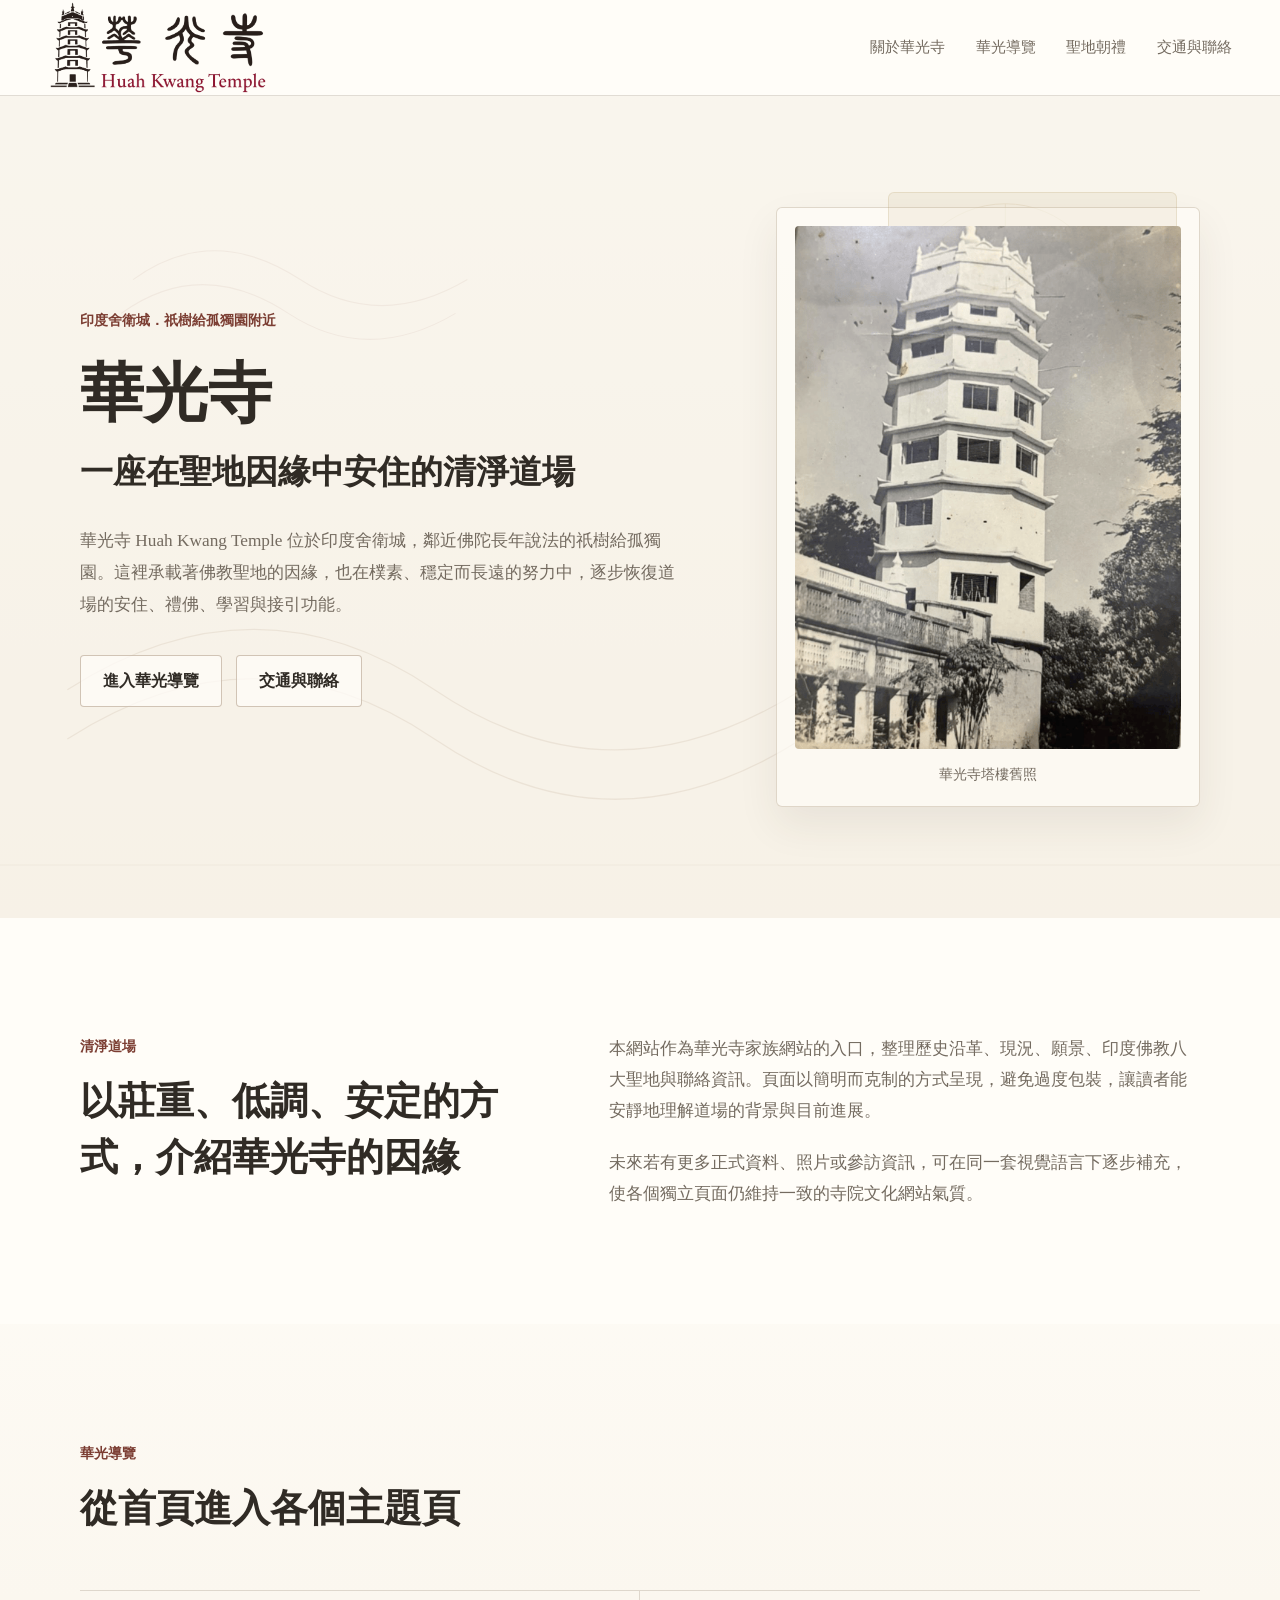
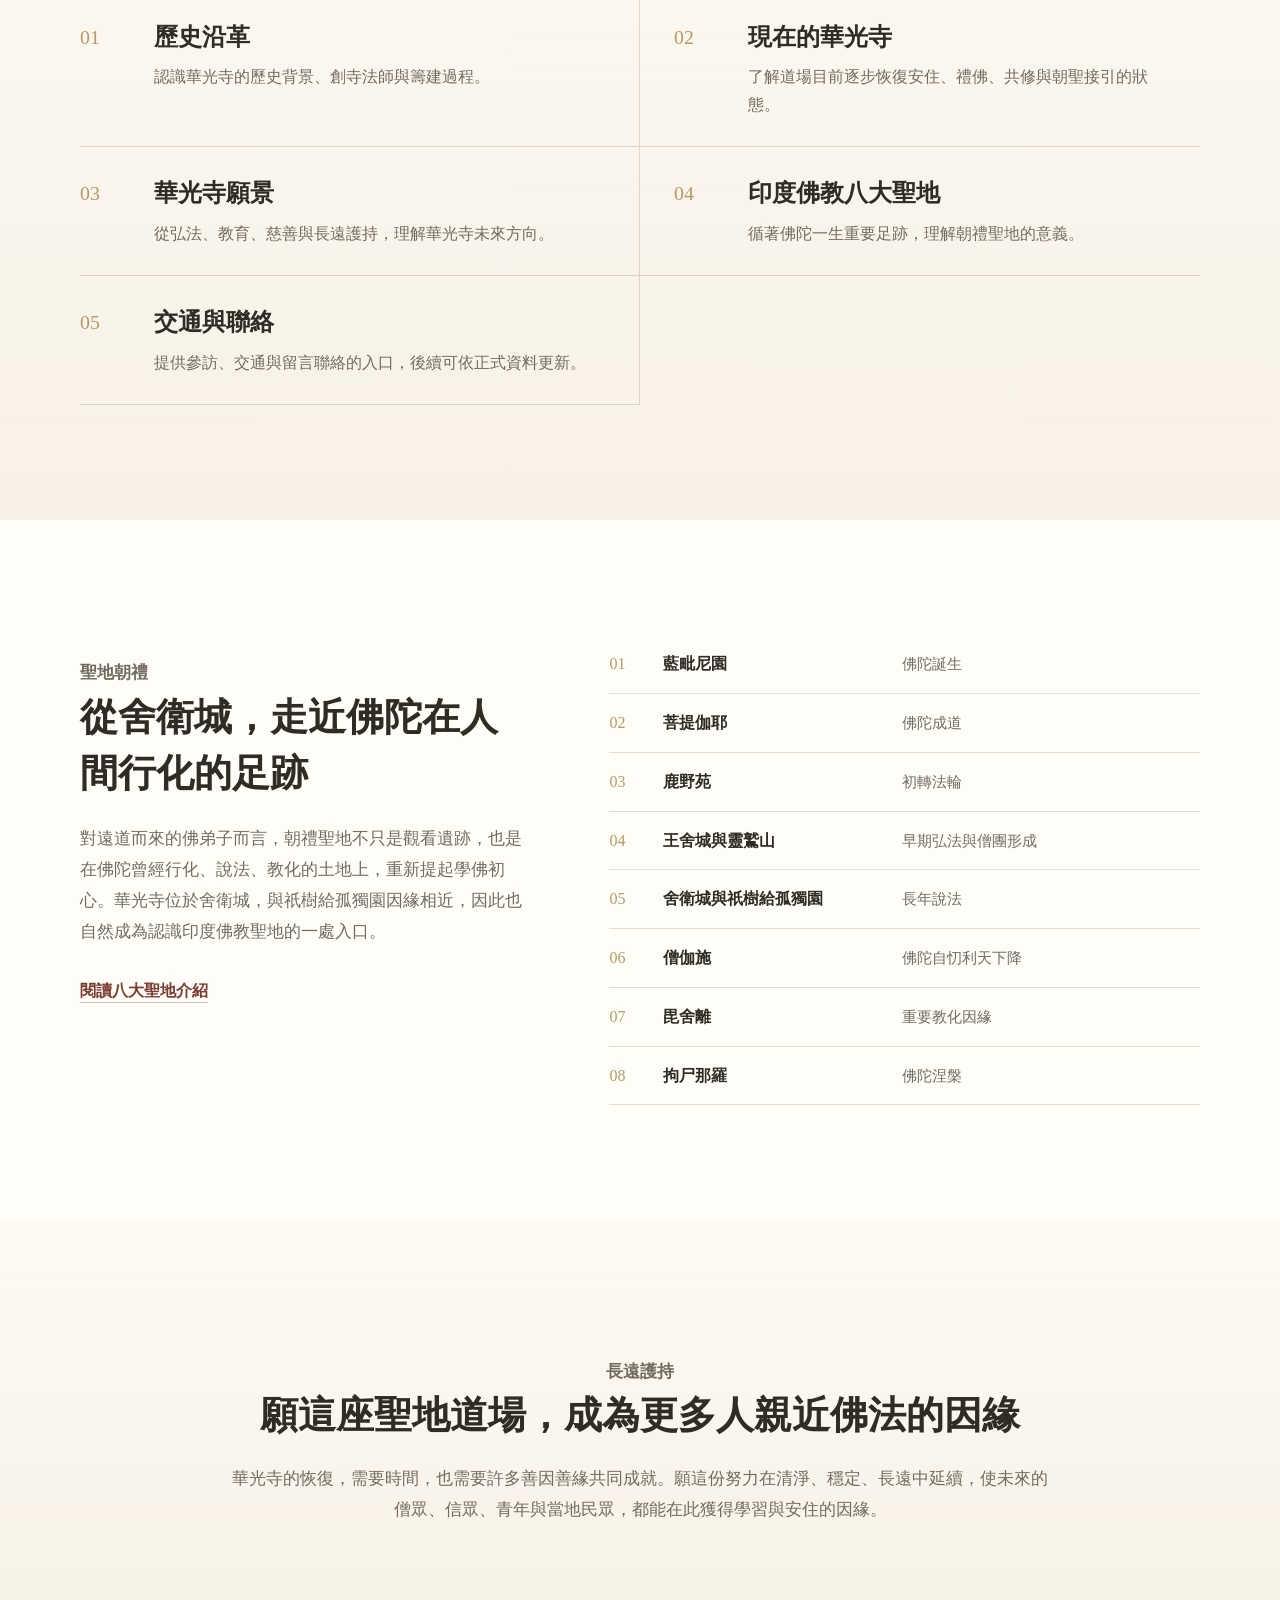
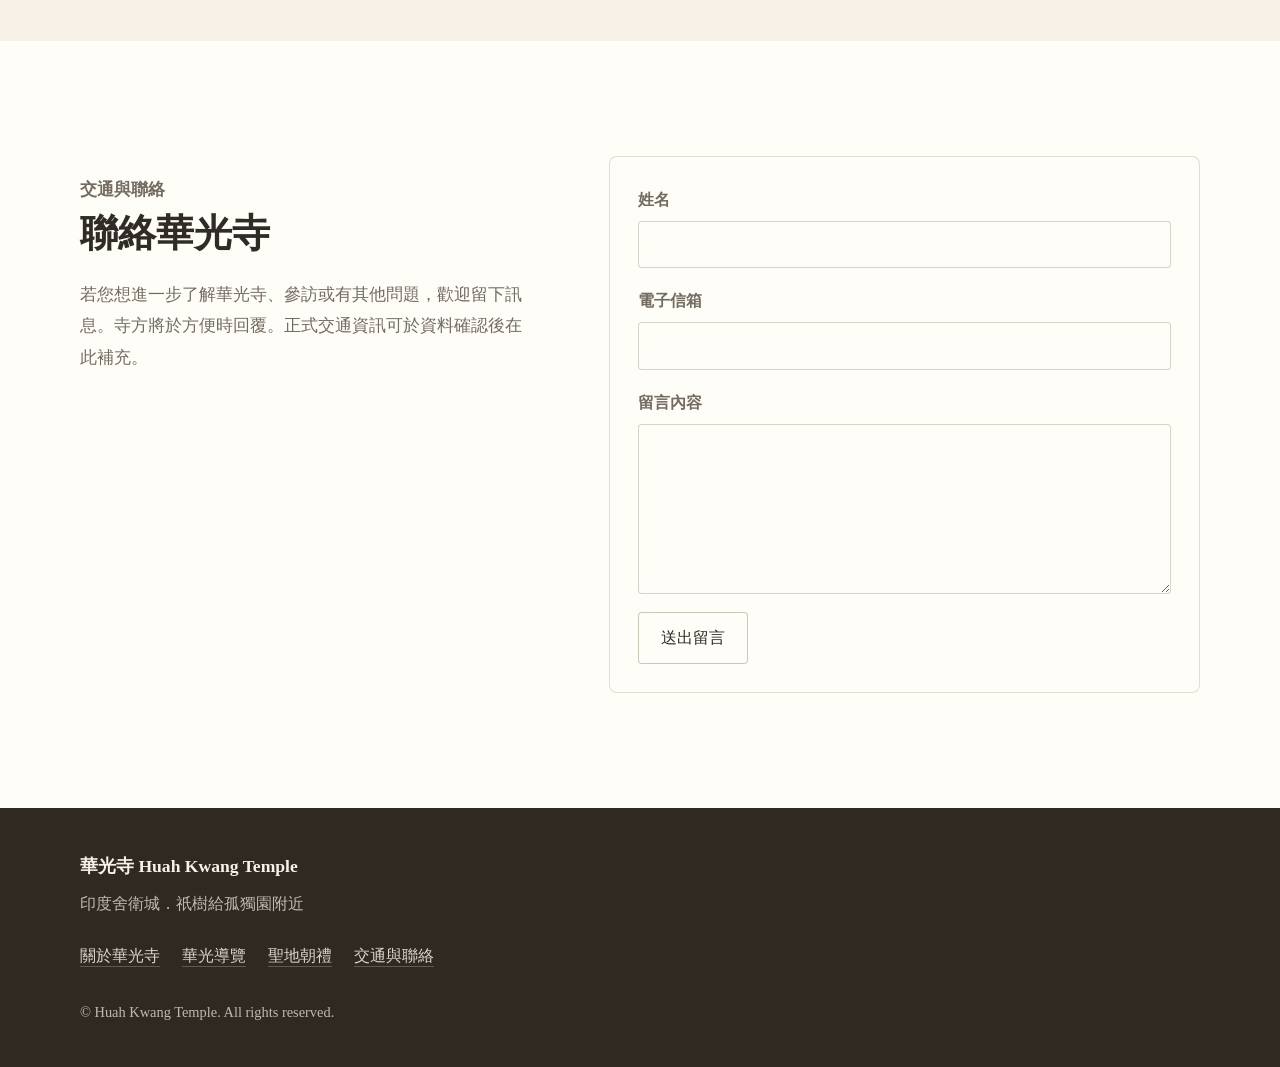
==== index.html @ 40247bde "Create Huah Kwang Temple static site" ====
<!doctype html>
<html lang="zh-Hant">
  <head>
    <meta charset="utf-8">
    <meta name="viewport" content="width=device-width, initial-scale=1">
    <meta
      name="description"
      content="華光寺 Huah Kwang Temple 位於印度舍衛城，鄰近祇樹給孤獨園，是一座正在因緣中逐步整建與恢復的漢傳佛教道場。"
    >
    <title>華光寺 Huah Kwang Temple｜印度舍衛城佛教道場</title>
    <link rel="stylesheet" href="assets/css/style.css">
  </head>
  <body>
    <!--
      設計假設：
      - 方向採「清淨道場型」：正式、安定、留白充足，不做商業 landing page。
      - 內容以已存在的華光寺家族網站為主入口，不新增未經支持的宗教或歷史宣稱。
      - 視覺參考法鼓山資訊型首頁的穩定調性，但不用大型行銷式 hero。
    -->
    <header class="site-header" id="top">
      <a class="brand" href="#top" aria-label="回到華光寺首頁">
        <img src="assets/icons/huahkwang-logo-full.png" alt="華光寺">
        <span>Huah Kwang Temple</span>
      </a>

      <button class="nav-toggle" type="button" aria-expanded="false" aria-controls="site-nav">
        <span class="sr-only">開啟導覽選單</span>
        <span aria-hidden="true"></span>
        <span aria-hidden="true"></span>
        <span aria-hidden="true"></span>
      </button>

      <nav class="site-nav" id="site-nav" aria-label="主要導覽">
        <a href="#about">關於華光寺</a>
        <a href="#guide">華光導覽</a>
        <a href="#pilgrimage">聖地朝禮</a>
        <a href="#contact">交通與聯絡</a>
      </nav>
    </header>

    <main>
      <section class="hero section-band" aria-labelledby="hero-title">
        <div class="hero-pattern" aria-hidden="true"></div>
        <div class="container hero-inner">
          <div class="hero-copy">
            <p class="eyebrow">印度舍衛城．祇樹給孤獨園附近</p>
            <h1 id="hero-title">華光寺<br><span>一座在聖地因緣中安住的清淨道場</span></h1>
            <p class="hero-text">
              華光寺 Huah Kwang Temple 位於印度舍衛城，鄰近佛陀長年說法的祇樹給孤獨園。這裡承載著佛教聖地的因緣，也在樸素、穩定而長遠的努力中，逐步恢復道場的安住、禮佛、學習與接引功能。
            </p>
            <div class="hero-actions" aria-label="主要入口">
              <a class="button button-primary" href="#guide">進入華光導覽</a>
              <a class="button button-secondary" href="#contact">交通與聯絡</a>
            </div>
          </div>

          <figure class="hero-photo">
            <img src="assets/images/huahkwang-tower-archive.png" alt="華光寺塔樓黑白舊照">
            <figcaption>華光寺塔樓舊照</figcaption>
          </figure>
        </div>
      </section>

      <section class="section intro" id="about" aria-labelledby="about-title">
        <div class="container intro-layout">
          <div>
            <p class="section-kicker">清淨道場</p>
            <h2 id="about-title">以莊重、低調、安定的方式，介紹華光寺的因緣</h2>
          </div>
          <div class="prose">
            <p>
              本網站作為華光寺家族網站的入口，整理歷史沿革、現況、願景、印度佛教八大聖地與聯絡資訊。頁面以簡明而克制的方式呈現，避免過度包裝，讓讀者能安靜地理解道場的背景與目前進展。
            </p>
            <p>
              未來若有更多正式資料、照片或參訪資訊，可在同一套視覺語言下逐步補充，使各個獨立頁面仍維持一致的寺院文化網站氣質。
            </p>
          </div>
        </div>
      </section>

      <section class="section section-band guide" id="guide" aria-labelledby="guide-title">
        <div class="container">
          <div class="section-heading">
            <p class="section-kicker">華光導覽</p>
            <h2 id="guide-title">從首頁進入各個主題頁</h2>
          </div>

          <div class="guide-list">
            <a class="guide-item" href="https://walterintw.github.io/huahkwang-history-site/">
              <span class="guide-number">01</span>
              <span>
                <strong>歷史沿革</strong>
                <small>認識華光寺的歷史背景、創寺法師與籌建過程。</small>
              </span>
            </a>

            <a class="guide-item" href="https://walterintw.github.io/huahkwang-today/">
              <span class="guide-number">02</span>
              <span>
                <strong>現在的華光寺</strong>
                <small>了解道場目前逐步恢復安住、禮佛、共修與朝聖接引的狀態。</small>
              </span>
            </a>

            <a class="guide-item" href="https://walterintw.github.io/huahkwang-vision-page/">
              <span class="guide-number">03</span>
              <span>
                <strong>華光寺願景</strong>
                <small>從弘法、教育、慈善與長遠護持，理解華光寺未來方向。</small>
              </span>
            </a>

            <a class="guide-item" href="https://walterintw.github.io/huahkwang-sacred-sites/">
              <span class="guide-number">04</span>
              <span>
                <strong>印度佛教八大聖地</strong>
                <small>循著佛陀一生重要足跡，理解朝禮聖地的意義。</small>
              </span>
            </a>

            <a class="guide-item" href="#contact">
              <span class="guide-number">05</span>
              <span>
                <strong>交通與聯絡</strong>
                <small>提供參訪、交通與留言聯絡的入口，後續可依正式資料更新。</small>
              </span>
            </a>
          </div>
        </div>
      </section>

      <section class="section pilgrimage" id="pilgrimage" aria-labelledby="pilgrimage-title">
        <div class="container pilgrimage-layout">
          <div class="pilgrimage-copy">
            <p class="section-kicker">聖地朝禮</p>
            <h2 id="pilgrimage-title">從舍衛城，走近佛陀在人間行化的足跡</h2>
            <p>
              對遠道而來的佛弟子而言，朝禮聖地不只是觀看遺跡，也是在佛陀曾經行化、說法、教化的土地上，重新提起學佛初心。華光寺位於舍衛城，與祇樹給孤獨園因緣相近，因此也自然成為認識印度佛教聖地的一處入口。
            </p>
            <a class="text-link" href="https://walterintw.github.io/huahkwang-sacred-sites/">閱讀八大聖地介紹</a>
          </div>

          <ol class="site-list" aria-label="印度佛教八大聖地">
            <li><span>藍毗尼園</span><small>佛陀誕生</small></li>
            <li><span>菩提伽耶</span><small>佛陀成道</small></li>
            <li><span>鹿野苑</span><small>初轉法輪</small></li>
            <li><span>王舍城與靈鷲山</span><small>早期弘法與僧團形成</small></li>
            <li><span>舍衛城與祇樹給孤獨園</span><small>長年說法</small></li>
            <li><span>僧伽施</span><small>佛陀自忉利天下降</small></li>
            <li><span>毘舍離</span><small>重要教化因緣</small></li>
            <li><span>拘尸那羅</span><small>佛陀涅槃</small></li>
          </ol>
        </div>
      </section>

      <section class="section closing section-band" aria-labelledby="closing-title">
        <div class="container closing-inner">
          <p class="section-kicker">長遠護持</p>
          <h2 id="closing-title">願這座聖地道場，成為更多人親近佛法的因緣</h2>
          <p>
            華光寺的恢復，需要時間，也需要許多善因善緣共同成就。願這份努力在清淨、穩定、長遠中延續，使未來的僧眾、信眾、青年與當地民眾，都能在此獲得學習與安住的因緣。
          </p>
        </div>
      </section>

      <section class="section contact" id="contact" aria-labelledby="contact-title">
        <div class="container contact-layout">
          <div>
            <p class="section-kicker">交通與聯絡</p>
            <h2 id="contact-title">聯絡華光寺</h2>
            <p>
              若您想進一步了解華光寺、參訪或有其他問題，歡迎留下訊息。寺方將於方便時回覆。正式交通資訊可於資料確認後在此補充。
            </p>
          </div>

          <form class="contact-form" action="https://formsubmit.co/trynwli@gmail.com" method="POST">
            <input type="hidden" name="_subject" value="華光寺網站留言">
            <input type="hidden" name="_captcha" value="false">
            <label>
              <span>姓名</span>
              <input type="text" name="name" autocomplete="name" required>
            </label>
            <label>
              <span>電子信箱</span>
              <input type="email" name="email" autocomplete="email" required>
            </label>
            <label>
              <span>留言內容</span>
              <textarea name="message" rows="5" required></textarea>
            </label>
            <button class="button button-primary" type="submit">送出留言</button>
          </form>
        </div>
      </section>
    </main>

    <footer class="site-footer">
      <div class="container footer-inner">
        <div>
          <strong>華光寺 Huah Kwang Temple</strong>
          <p>印度舍衛城．祇樹給孤獨園附近</p>
        </div>
        <nav aria-label="頁尾導覽">
          <a href="#about">關於華光寺</a>
          <a href="#guide">華光導覽</a>
          <a href="#pilgrimage">聖地朝禮</a>
          <a href="#contact">交通與聯絡</a>
        </nav>
        <p class="copyright">© Huah Kwang Temple. All rights reserved.</p>
      </div>
    </footer>

    <script src="assets/js/script.js"></script>
  </body>
</html>
---- assets/css/style.css ----
:root {
  --color-ink: #302b25;
  --color-muted: #746b60;
  --color-paper: #fffdf8;
  --color-soft: #f7f1e6;
  --color-stone: #e6ddcf;
  --color-line: rgba(105, 88, 66, 0.2);
  --color-wood: #826445;
  --color-gold: #b59a63;
  --color-red: #7b3d32;
  --shadow-soft: 0 18px 40px rgba(61, 49, 36, 0.08);
  --container: 1120px;
}

* {
  box-sizing: border-box;
}

html {
  scroll-behavior: smooth;
}

body {
  margin: 0;
  color: var(--color-ink);
  background: var(--color-paper);
  font-family: "Noto Serif TC", "Noto Sans TC", "PingFang TC", "Microsoft JhengHei", serif;
  line-height: 1.86;
  text-rendering: optimizeLegibility;
}

body.nav-open {
  overflow: hidden;
}

a {
  color: inherit;
}

img {
  display: block;
  max-width: 100%;
}

.container {
  width: min(100% - 40px, var(--container));
  margin: 0 auto;
}

.sr-only {
  position: absolute;
  width: 1px;
  height: 1px;
  padding: 0;
  margin: -1px;
  overflow: hidden;
  clip: rect(0, 0, 0, 0);
  white-space: nowrap;
  border: 0;
}

.site-header {
  position: sticky;
  top: 0;
  z-index: 10;
  display: flex;
  align-items: center;
  justify-content: space-between;
  min-height: 78px;
  padding: 0 clamp(18px, 4vw, 48px);
  background: rgba(255, 253, 248, 0.94);
  border-bottom: 1px solid var(--color-line);
  backdrop-filter: blur(14px);
}

.brand {
  display: inline-flex;
  align-items: center;
  gap: 14px;
  color: var(--color-muted);
  font-family: Georgia, "Times New Roman", serif;
  font-size: 0.78rem;
  text-decoration: none;
}

.brand img {
  width: clamp(168px, 19vw, 220px);
  height: auto;
}

.brand span {
  display: none;
}

.site-nav {
  display: flex;
  align-items: center;
  gap: clamp(18px, 2.4vw, 32px);
  color: var(--color-muted);
  font-size: 0.96rem;
}

.site-nav a {
  position: relative;
  text-decoration: none;
}

.site-nav a::after {
  position: absolute;
  right: 0;
  bottom: -9px;
  left: 0;
  height: 1px;
  content: "";
  background: var(--color-gold);
  transform: scaleX(0);
  transform-origin: center;
  transition: transform 180ms ease;
}

.site-nav a:hover::after,
.site-nav a:focus-visible::after {
  transform: scaleX(1);
}

.nav-toggle {
  display: none;
}

.section {
  padding: clamp(74px, 9vw, 122px) 0;
}

.section-band {
  background:
    linear-gradient(180deg, rgba(255, 253, 248, 0.76), rgba(247, 241, 230, 0.95)),
    var(--color-soft);
}

.hero {
  position: relative;
  min-height: calc(100vh - 78px);
  display: grid;
  align-items: center;
  overflow: hidden;
}

.hero-pattern {
  position: absolute;
  inset: 0;
  background-image: url("../images/hero-pattern.svg");
  background-position: center;
  background-size: cover;
  opacity: 0.52;
  pointer-events: none;
}

.hero-inner {
  position: relative;
  display: grid;
  grid-template-columns: minmax(0, 1.06fr) minmax(280px, 0.74fr);
  gap: clamp(44px, 7vw, 88px);
  align-items: center;
  padding: clamp(56px, 7vw, 92px) 0;
}

.eyebrow,
.section-kicker {
  margin: 0 0 14px;
  color: var(--color-red);
  font-size: 0.88rem;
  font-weight: 700;
}

h1,
h2,
p {
  overflow-wrap: anywhere;
}

h1,
h2 {
  margin: 0;
  font-weight: 700;
  line-height: 1.46;
}

h1 {
  max-width: 780px;
  font-size: clamp(2.3rem, 5vw, 4.55rem);
}

h1 span {
  display: block;
  margin-top: 8px;
  font-size: clamp(1.46rem, 2.6vw, 2.45rem);
  font-weight: 600;
}

h2 {
  font-size: clamp(1.66rem, 3vw, 2.54rem);
}

.hero-text {
  max-width: 760px;
  margin: 28px 0 0;
  color: var(--color-muted);
  font-size: clamp(1rem, 1.35vw, 1.14rem);
}

.hero-actions {
  display: flex;
  flex-wrap: wrap;
  gap: 14px;
  margin-top: 34px;
}

.button {
  display: inline-flex;
  align-items: center;
  justify-content: center;
  min-height: 48px;
  padding: 10px 22px;
  color: var(--color-ink);
  background: rgba(255, 253, 248, 0.74);
  border: 1px solid rgba(130, 100, 69, 0.36);
  border-radius: 4px;
  font-weight: 700;
  text-decoration: none;
  transition: background 180ms ease, border-color 180ms ease, color 180ms ease, transform 180ms ease;
}

.button:hover,
.button:focus-visible {
  color: var(--color-paper);
  background: var(--color-red);
  border-color: var(--color-red);
  outline: 2px solid rgba(123, 61, 50, 0.2);
  outline-offset: 3px;
  transform: translateY(-1px);
}

.hero-photo {
  position: relative;
  margin: 0;
  padding: clamp(12px, 2vw, 18px);
  background: rgba(255, 253, 248, 0.62);
  border: 1px solid rgba(130, 100, 69, 0.24);
  border-radius: 6px;
  box-shadow: var(--shadow-soft);
}

.hero-photo::before {
  position: absolute;
  inset: -16px 22px auto auto;
  width: 68%;
  height: 44%;
  content: "";
  border: 1px solid rgba(181, 154, 99, 0.2);
  border-radius: 6px;
  background: rgba(181, 154, 99, 0.1);
}

.hero-photo img {
  position: relative;
  width: 100%;
  aspect-ratio: 4 / 5.42;
  object-fit: cover;
  border-radius: 4px;
  filter: sepia(0.12) saturate(0.88) contrast(0.96);
}

.hero-photo figcaption {
  position: relative;
  margin-top: 12px;
  color: var(--color-muted);
  font-size: 0.88rem;
  text-align: center;
}

.intro-layout,
.pilgrimage-layout,
.contact-layout {
  display: grid;
  grid-template-columns: minmax(240px, 0.86fr) minmax(0, 1.14fr);
  gap: clamp(38px, 7vw, 84px);
  align-items: start;
}

.prose p,
.pilgrimage-copy p,
.closing-inner p,
.contact-layout p {
  margin: 0;
  color: var(--color-muted);
  font-size: 1.05rem;
}

.prose p + p {
  margin-top: 20px;
}

.section-heading {
  max-width: 740px;
  margin-bottom: clamp(34px, 5vw, 54px);
}

.guide-list {
  display: grid;
  grid-template-columns: repeat(2, minmax(0, 1fr));
  border-top: 1px solid var(--color-line);
}

.guide-item {
  display: grid;
  grid-template-columns: 56px minmax(0, 1fr);
  gap: 18px;
  padding: 28px 22px 28px 0;
  text-decoration: none;
  border-bottom: 1px solid var(--color-line);
}

.guide-item:nth-child(odd) {
  padding-right: 34px;
  border-right: 1px solid var(--color-line);
}

.guide-item:nth-child(even) {
  padding-left: 34px;
}

.guide-number {
  color: var(--color-gold);
  font-family: Georgia, "Times New Roman", serif;
  font-size: 1.24rem;
}

.guide-item strong,
.guide-item small {
  display: block;
}

.guide-item strong {
  font-size: clamp(1.25rem, 2vw, 1.52rem);
  line-height: 1.5;
}

.guide-item small {
  margin-top: 8px;
  color: var(--color-muted);
  font-size: 0.98rem;
  line-height: 1.75;
}

.guide-item:hover strong,
.guide-item:focus-visible strong {
  color: var(--color-red);
  text-decoration: underline;
  text-decoration-color: rgba(123, 61, 50, 0.34);
  text-underline-offset: 6px;
}

.pilgrimage-copy p {
  margin-top: 22px;
}

.text-link {
  display: inline-flex;
  margin-top: 28px;
  color: var(--color-red);
  font-weight: 700;
  text-decoration-color: rgba(123, 61, 50, 0.32);
  text-underline-offset: 6px;
}

.site-list {
  display: grid;
  gap: 0;
  margin: 0;
  padding: 0;
  list-style: none;
  counter-reset: sacred-site;
}

.site-list li {
  display: grid;
  grid-template-columns: 42px minmax(0, 0.76fr) minmax(0, 1fr);
  gap: 12px;
  align-items: baseline;
  padding: 14px 0;
  color: var(--color-muted);
  border-bottom: 1px solid var(--color-line);
  counter-increment: sacred-site;
}

.site-list li::before {
  content: counter(sacred-site, decimal-leading-zero);
  color: var(--color-gold);
  font-family: Georgia, "Times New Roman", serif;
}

.site-list span {
  color: var(--color-ink);
  font-weight: 700;
}

.site-list small {
  font-size: 0.96rem;
}

.closing-inner {
  max-width: 820px;
  text-align: center;
}

.closing-inner p {
  margin-top: 20px;
}

.contact-layout p {
  margin-top: 18px;
}

.contact-form {
  display: grid;
  gap: 18px;
  padding: 28px;
  background: rgba(255, 253, 248, 0.74);
  border: 1px solid var(--color-line);
  border-radius: 8px;
}

.contact-form label {
  display: grid;
  gap: 6px;
  color: var(--color-muted);
  font-weight: 700;
}

.contact-form input,
.contact-form textarea {
  width: 100%;
  color: var(--color-ink);
  background: var(--color-paper);
  border: 1px solid rgba(105, 88, 66, 0.26);
  border-radius: 4px;
  font: inherit;
}

.contact-form input {
  min-height: 46px;
  padding: 8px 12px;
}

.contact-form textarea {
  min-height: 156px;
  padding: 10px 12px;
  resize: vertical;
}

.contact-form input:focus,
.contact-form textarea:focus {
  border-color: rgba(130, 100, 69, 0.58);
  outline: 2px solid rgba(181, 154, 99, 0.3);
}

.contact-form .button {
  width: fit-content;
  cursor: pointer;
  font: inherit;
}

.site-footer {
  padding: 42px 0;
  color: #f8f1e6;
  background: #2f2922;
}

.footer-inner {
  display: grid;
  gap: 22px;
}

.site-footer strong {
  display: block;
  font-size: 1.1rem;
}

.site-footer p {
  margin: 6px 0 0;
  color: rgba(248, 241, 230, 0.72);
}

.site-footer nav {
  display: flex;
  flex-wrap: wrap;
  gap: 10px 22px;
}

.site-footer a {
  color: rgba(248, 241, 230, 0.86);
  text-decoration-color: rgba(248, 241, 230, 0.24);
  text-underline-offset: 5px;
}

.copyright {
  font-family: Georgia, "Times New Roman", serif;
  font-size: 0.9rem;
}

@media (max-width: 920px) {
  .site-header {
    min-height: 72px;
  }

  .nav-toggle {
    display: inline-grid;
    width: 44px;
    height: 44px;
    place-items: center;
    padding: 9px;
    background: rgba(255, 253, 248, 0.8);
    border: 1px solid var(--color-line);
    border-radius: 4px;
  }

  .nav-toggle span:not(.sr-only) {
    width: 20px;
    height: 1px;
    background: var(--color-ink);
  }

  .site-nav {
    position: fixed;
    inset: 72px 0 auto;
    display: none;
    flex-direction: column;
    align-items: stretch;
    gap: 0;
    padding: 10px 20px 22px;
    background: rgba(255, 253, 248, 0.98);
    border-bottom: 1px solid var(--color-line);
    box-shadow: var(--shadow-soft);
  }

  .site-nav.is-open {
    display: flex;
  }

  .site-nav a {
    padding: 14px 0;
    border-bottom: 1px solid rgba(105, 88, 66, 0.12);
  }

  .site-nav a::after {
    display: none;
  }

  .hero {
    min-height: auto;
  }

  .hero-inner,
  .intro-layout,
  .pilgrimage-layout,
  .contact-layout {
    grid-template-columns: 1fr;
  }

  .hero-photo {
    width: min(100%, 460px);
  }

  .guide-list {
    grid-template-columns: 1fr;
  }

  .guide-item,
  .guide-item:nth-child(odd),
  .guide-item:nth-child(even) {
    padding-right: 0;
    padding-left: 0;
    border-right: 0;
  }
}

@media (max-width: 760px) {
  .container {
    width: min(100% - 28px, var(--container));
  }

  .section {
    padding: 64px 0;
  }

  .brand img {
    width: 166px;
  }

  h1 {
    font-size: 2.34rem;
  }

  h1 span {
    font-size: 1.42rem;
  }

  .button,
  .contact-form .button {
    width: 100%;
  }

  .hero-actions {
    width: 100%;
  }

  .guide-item {
    grid-template-columns: 46px minmax(0, 1fr);
  }

  .site-list li {
    grid-template-columns: 36px minmax(0, 1fr);
  }

  .site-list small {
    grid-column: 2;
  }

  .contact-form {
    padding: 20px;
  }
}
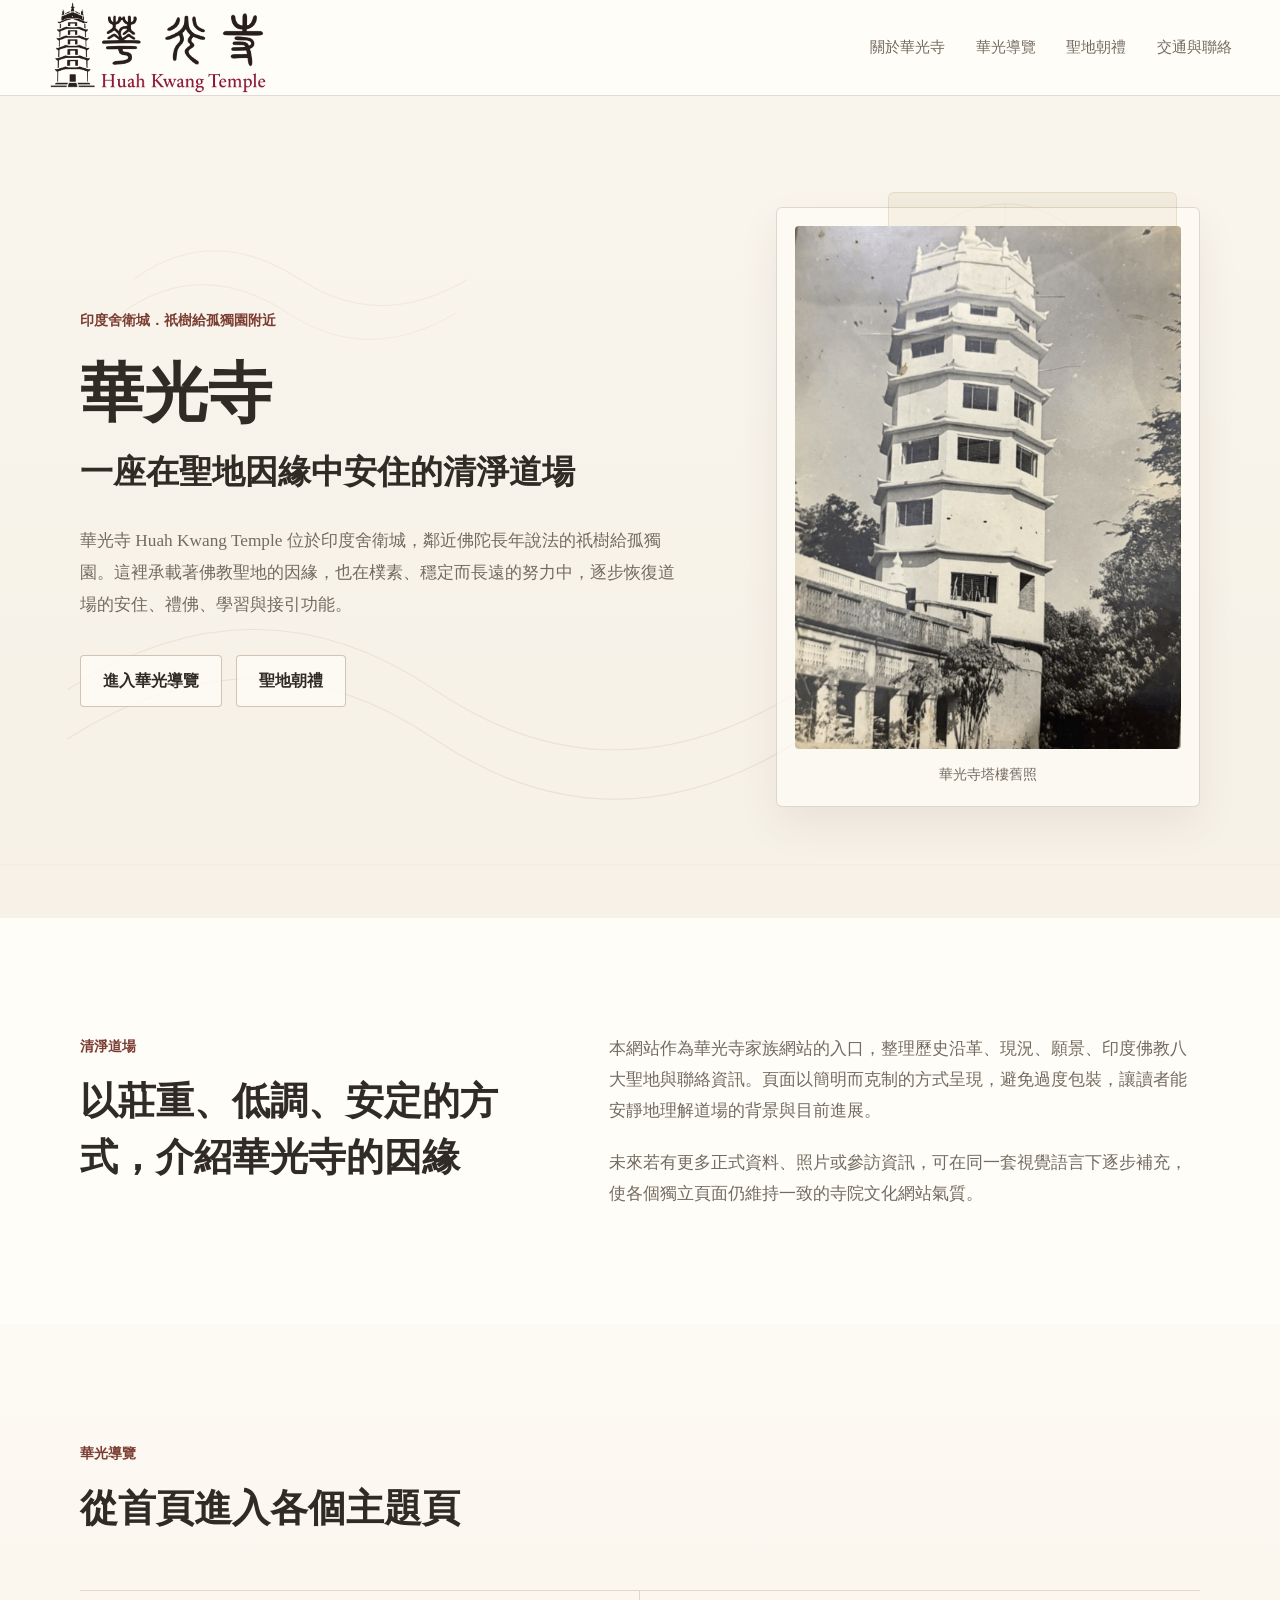
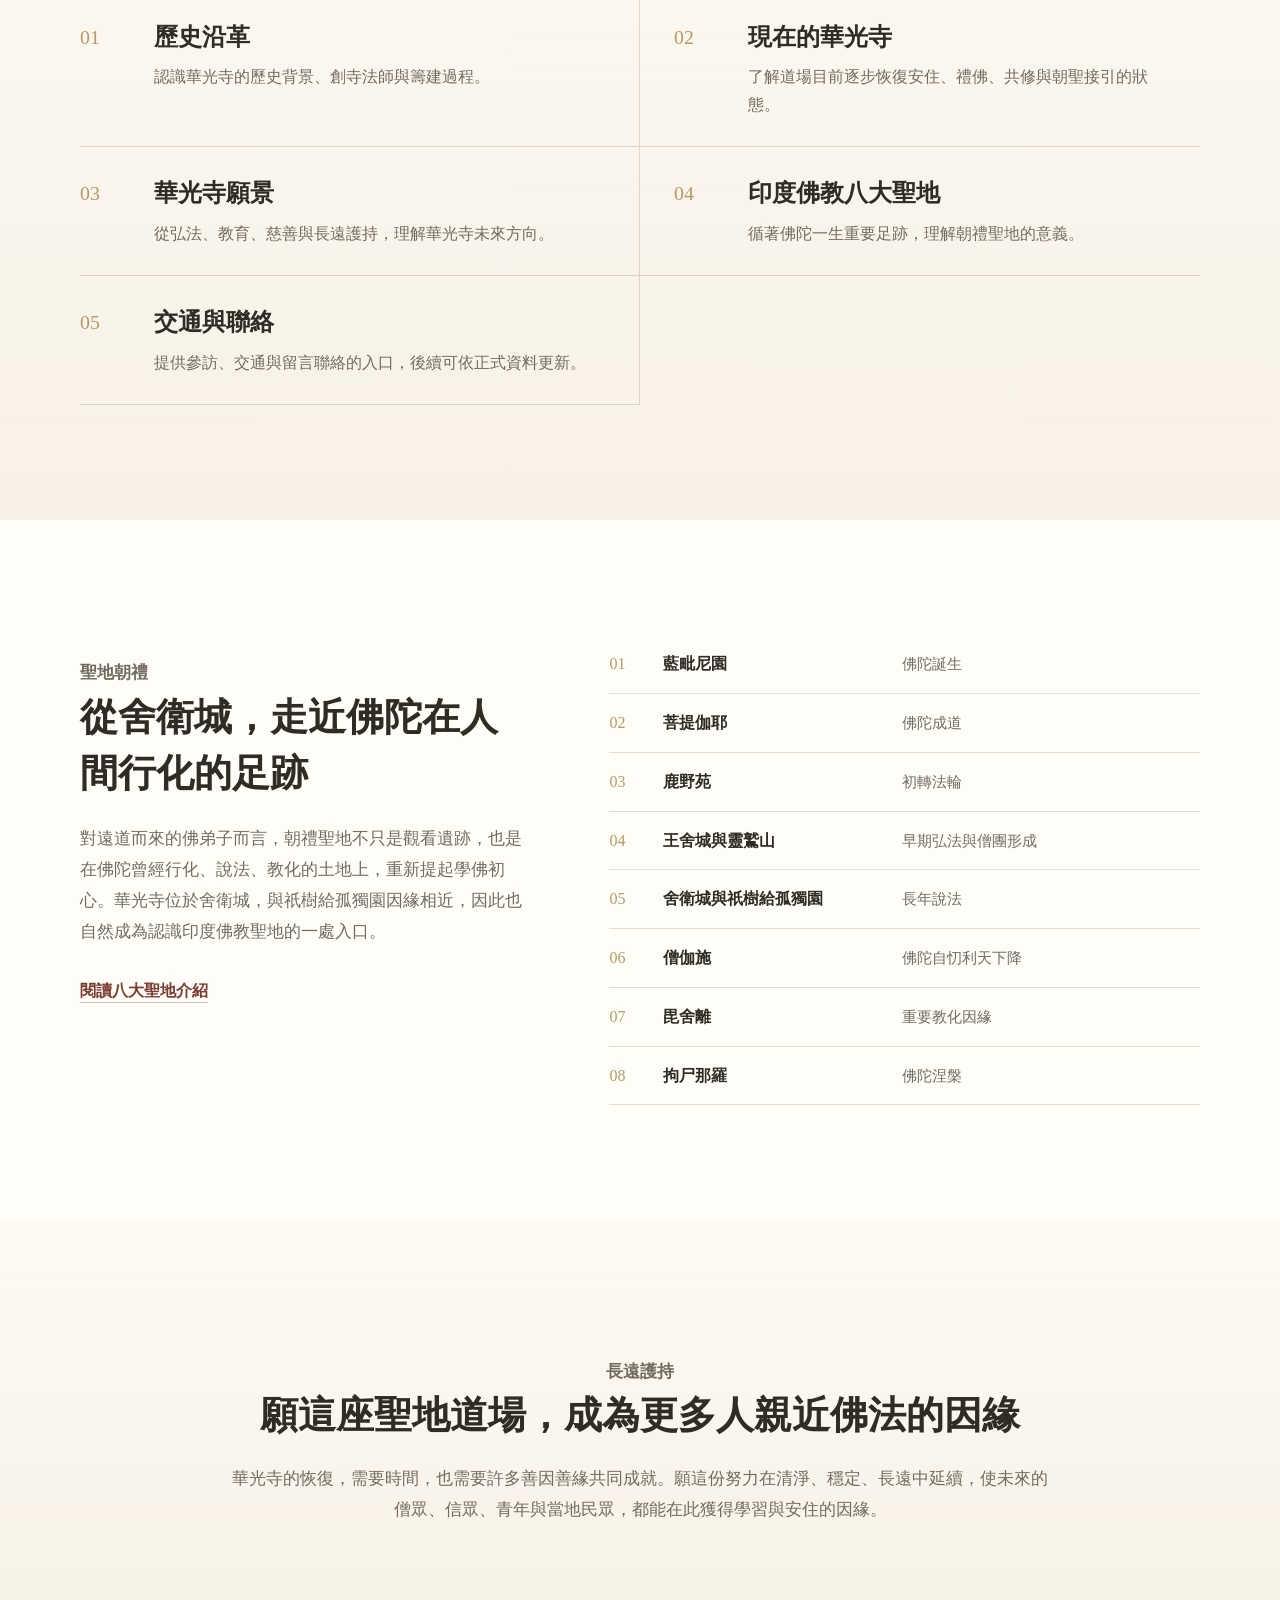
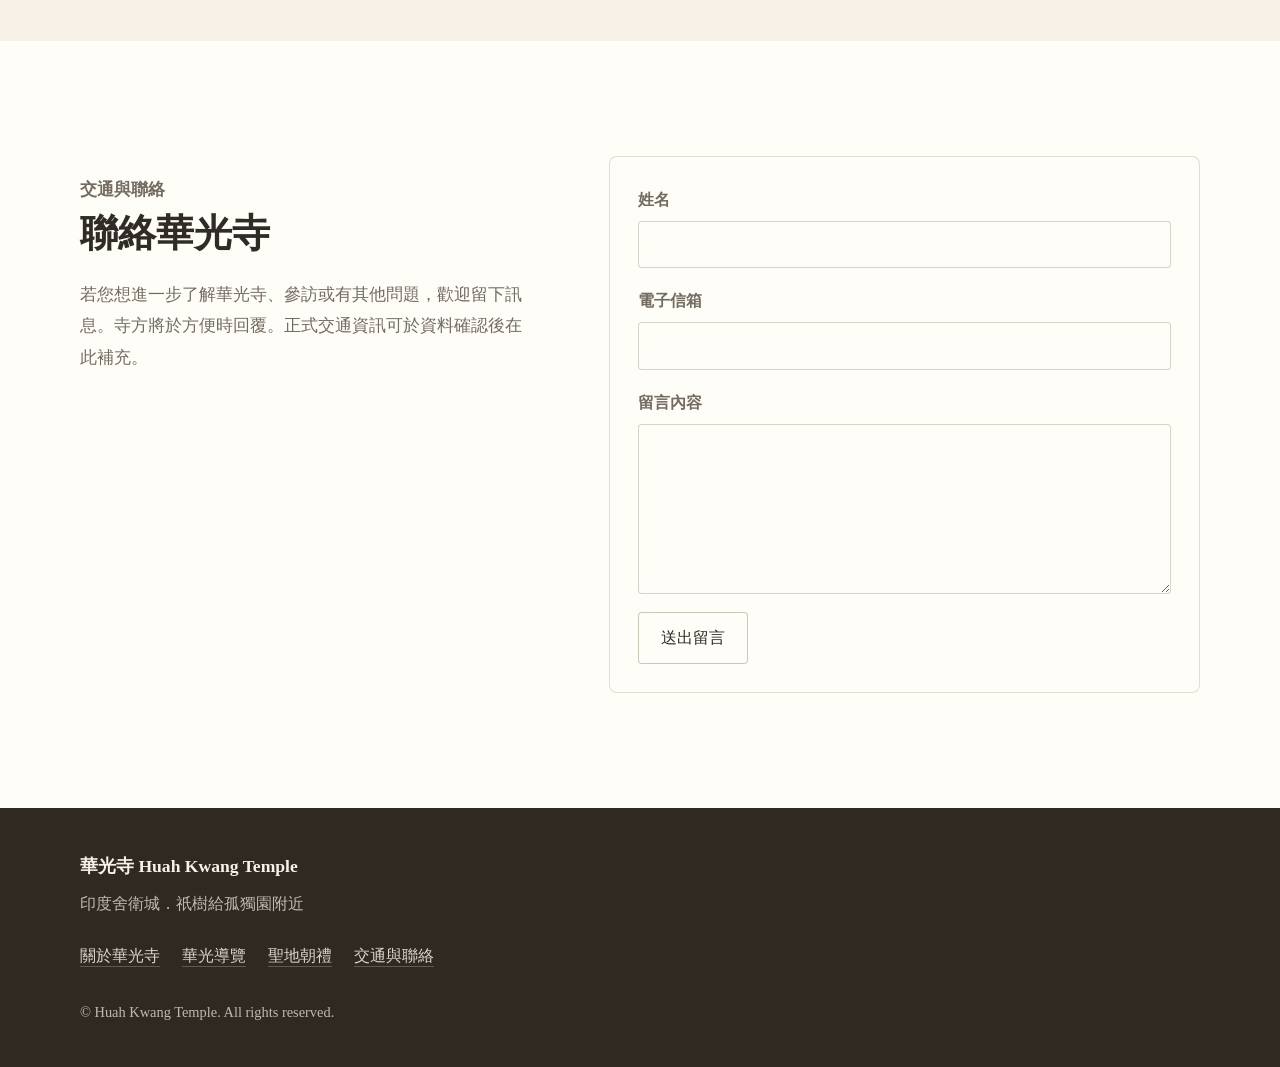
==== commit 8bacff1f: "Update hero secondary link to pilgrimage" ====
--- a/index.html
+++ b/index.html
@@ -50,7 +50,7 @@
             </p>
             <div class="hero-actions" aria-label="主要入口">
               <a class="button button-primary" href="#guide">進入華光導覽</a>
-              <a class="button button-secondary" href="#contact">交通與聯絡</a>
+              <a class="button button-secondary" href="#pilgrimage">聖地朝禮</a>
             </div>
           </div>
 
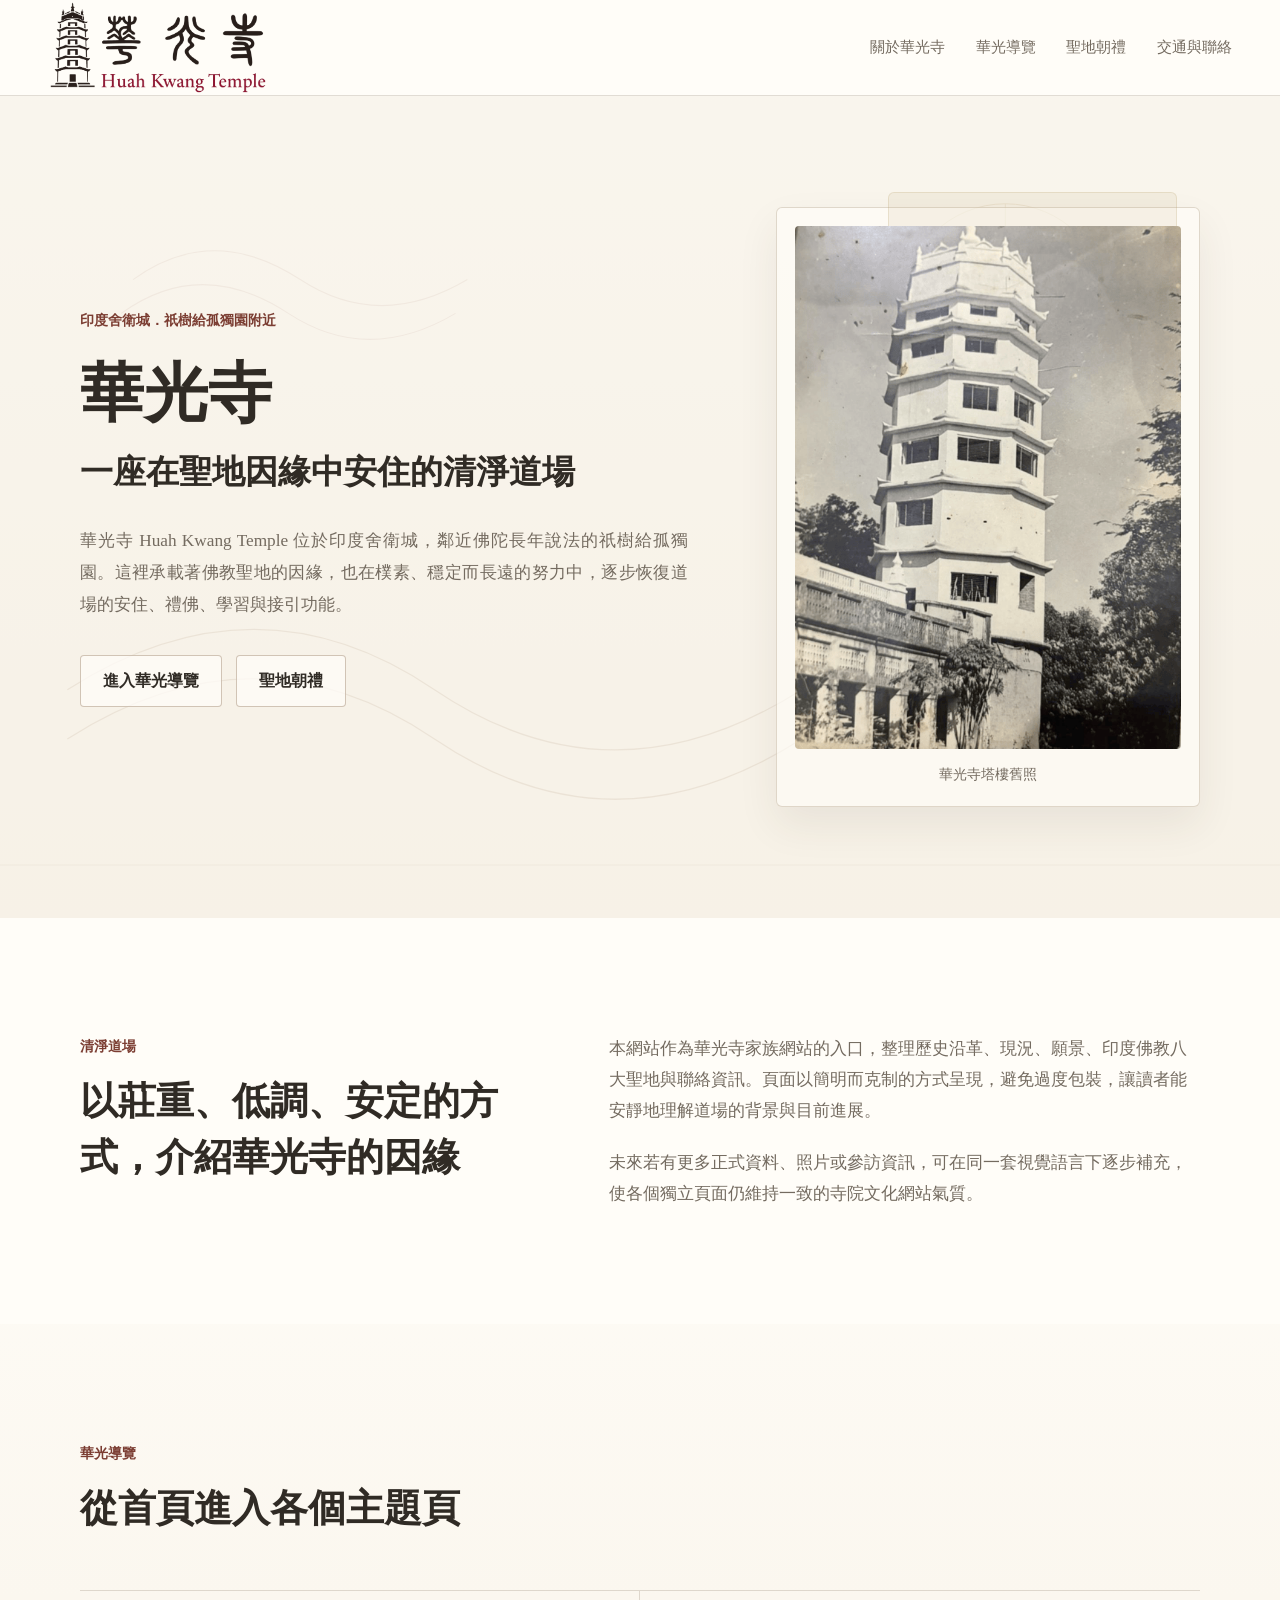
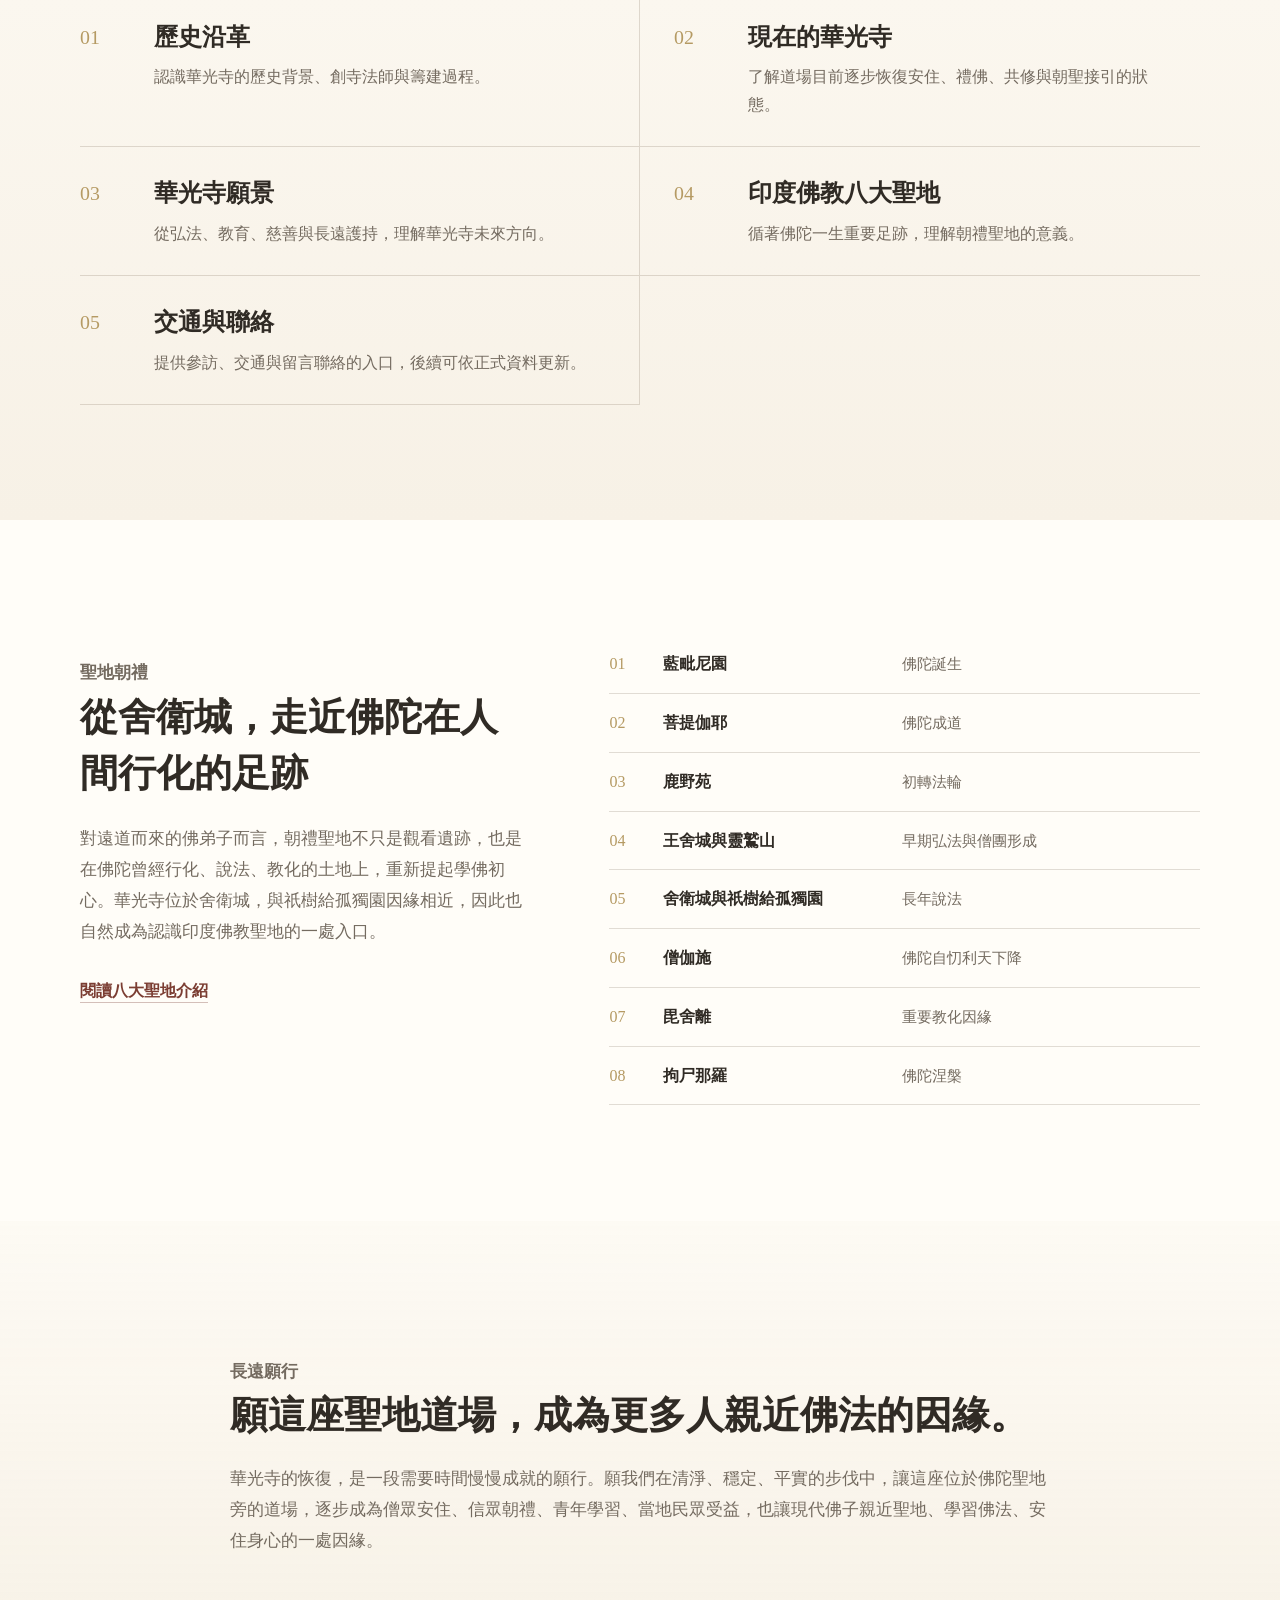
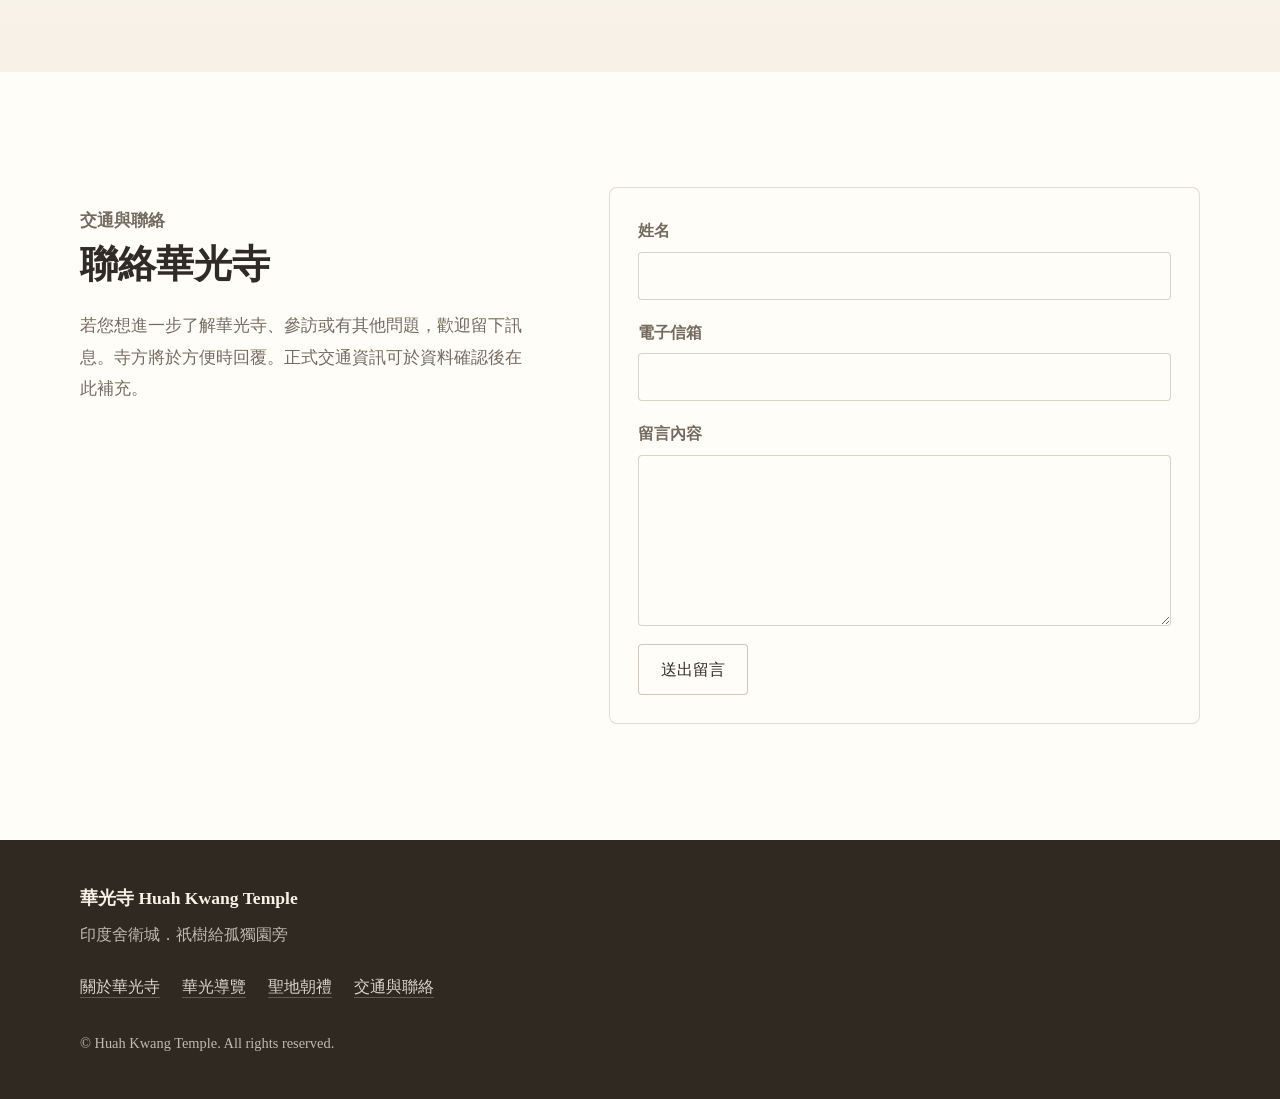
==== commit b2a7e8b6: "Refine homepage copy and alignment" ====
--- a/index.html
+++ b/index.html
@@ -155,10 +155,10 @@
 
       <section class="section closing section-band" aria-labelledby="closing-title">
         <div class="container closing-inner">
-          <p class="section-kicker">長遠護持</p>
-          <h2 id="closing-title">願這座聖地道場，成為更多人親近佛法的因緣</h2>
+          <p class="section-kicker">長遠願行</p>
+          <h2 id="closing-title">願這座聖地道場，成為更多人親近佛法的因緣。</h2>
           <p>
-            華光寺的恢復，需要時間，也需要許多善因善緣共同成就。願這份努力在清淨、穩定、長遠中延續，使未來的僧眾、信眾、青年與當地民眾，都能在此獲得學習與安住的因緣。
+            華光寺的恢復，是一段需要時間慢慢成就的願行。願我們在清淨、穩定、平實的步伐中，讓這座位於佛陀聖地旁的道場，逐步成為僧眾安住、信眾朝禮、青年學習、當地民眾受益，也讓現代佛子親近聖地、學習佛法、安住身心的一處因緣。
           </p>
         </div>
       </section>
@@ -198,7 +198,7 @@
       <div class="container footer-inner">
         <div>
           <strong>華光寺 Huah Kwang Temple</strong>
-          <p>印度舍衛城．祇樹給孤獨園附近</p>
+          <p>印度舍衛城．祇樹給孤獨園旁</p>
         </div>
         <nav aria-label="頁尾導覽">
           <a href="#about">關於華光寺</a>
--- a/assets/css/style.css
+++ b/assets/css/style.css
@@ -206,6 +206,8 @@
   margin: 28px 0 0;
   color: var(--color-muted);
   font-size: clamp(1rem, 1.35vw, 1.14rem);
+  text-align: justify;
+  text-align-last: left;
 }
 
 .hero-actions {
@@ -413,8 +415,13 @@
   text-align: center;
 }
 
+.closing-inner h2 {
+  text-align: left;
+}
+
 .closing-inner p {
   margin-top: 20px;
+  text-align: left;
 }
 
 .contact-layout p {
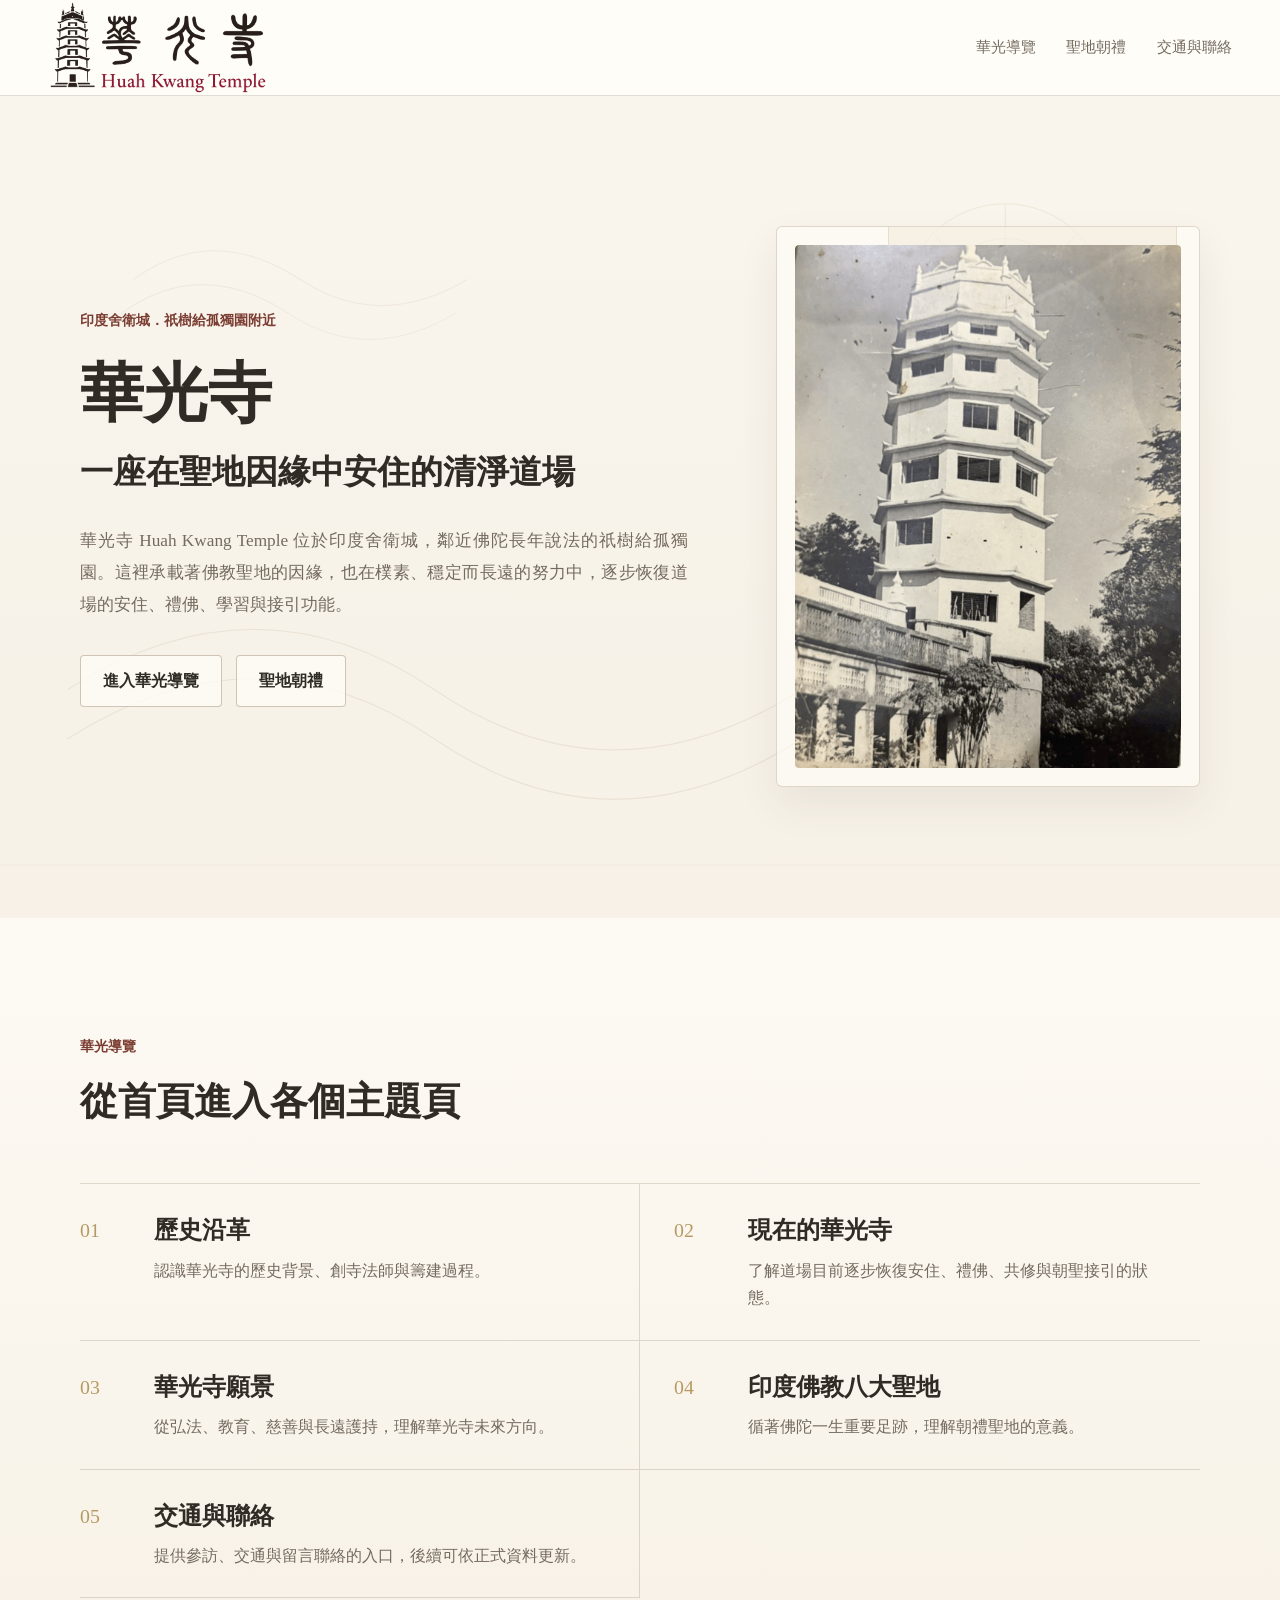
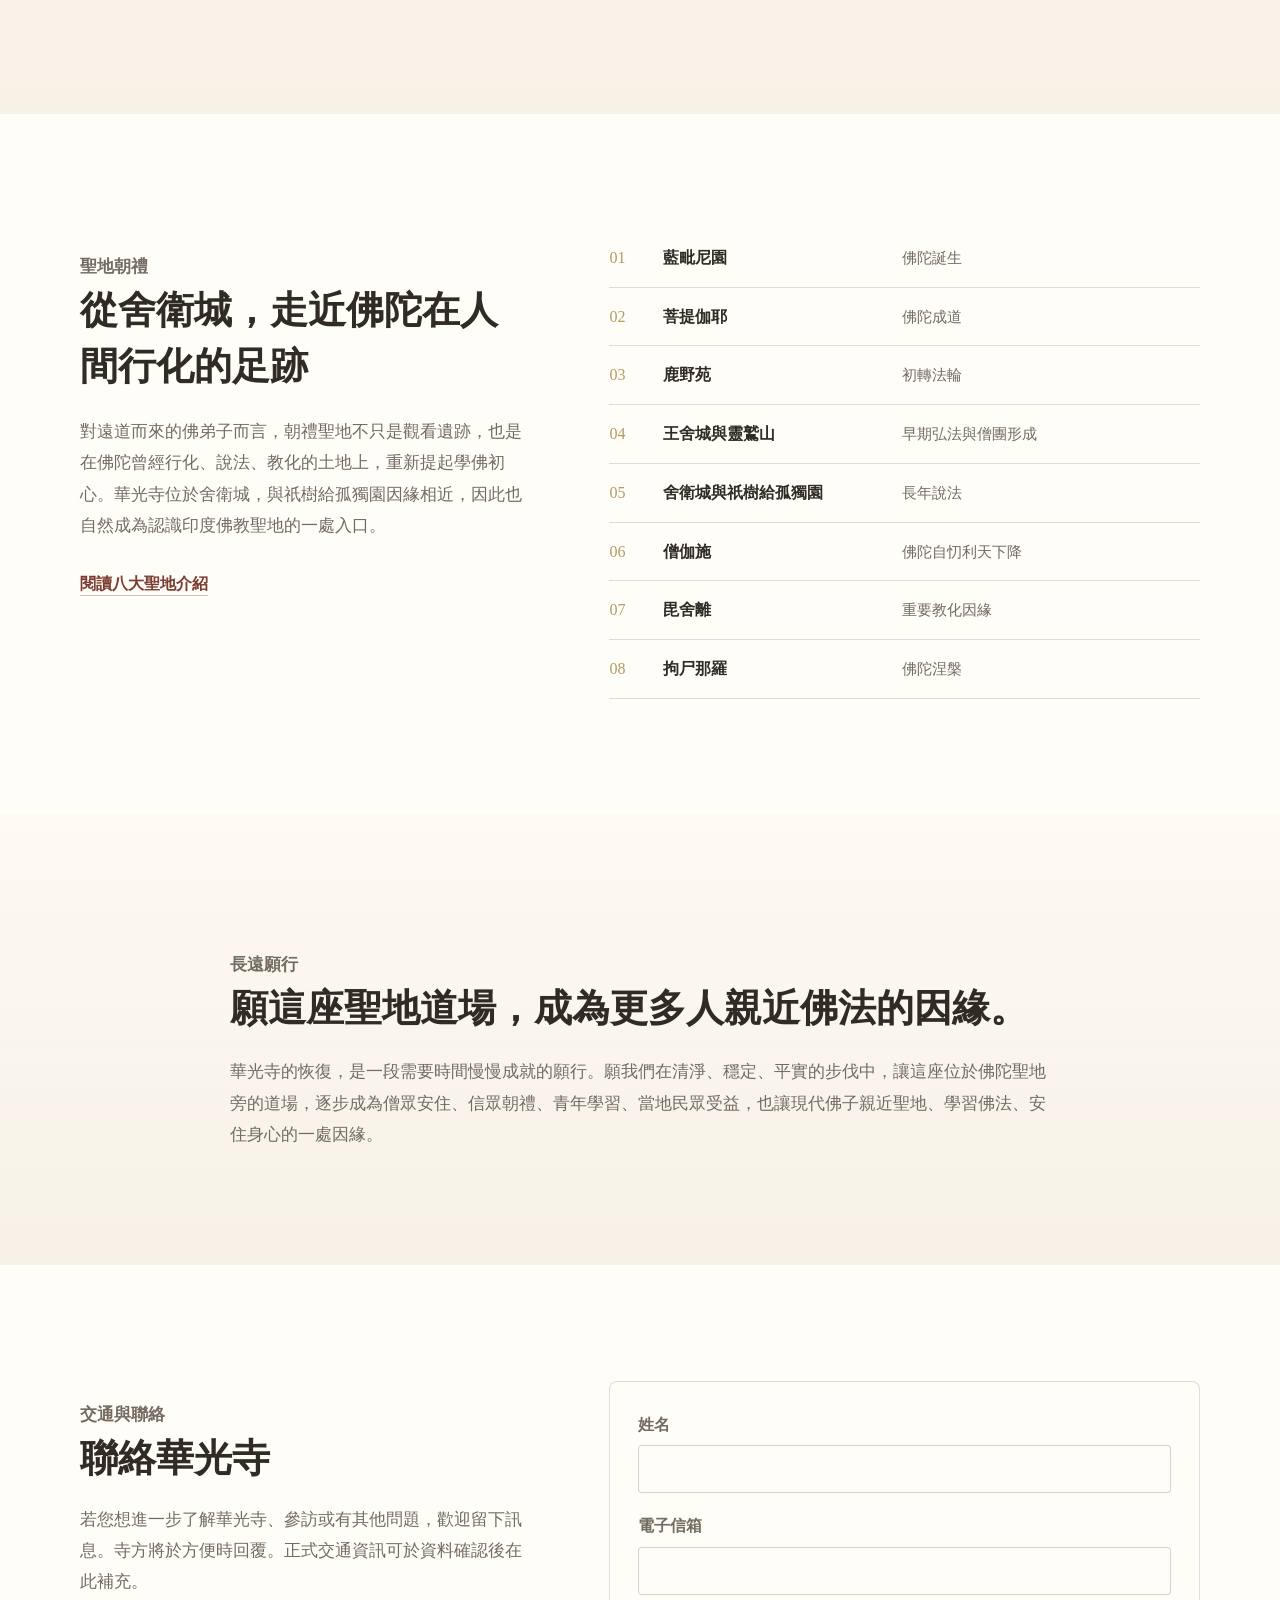
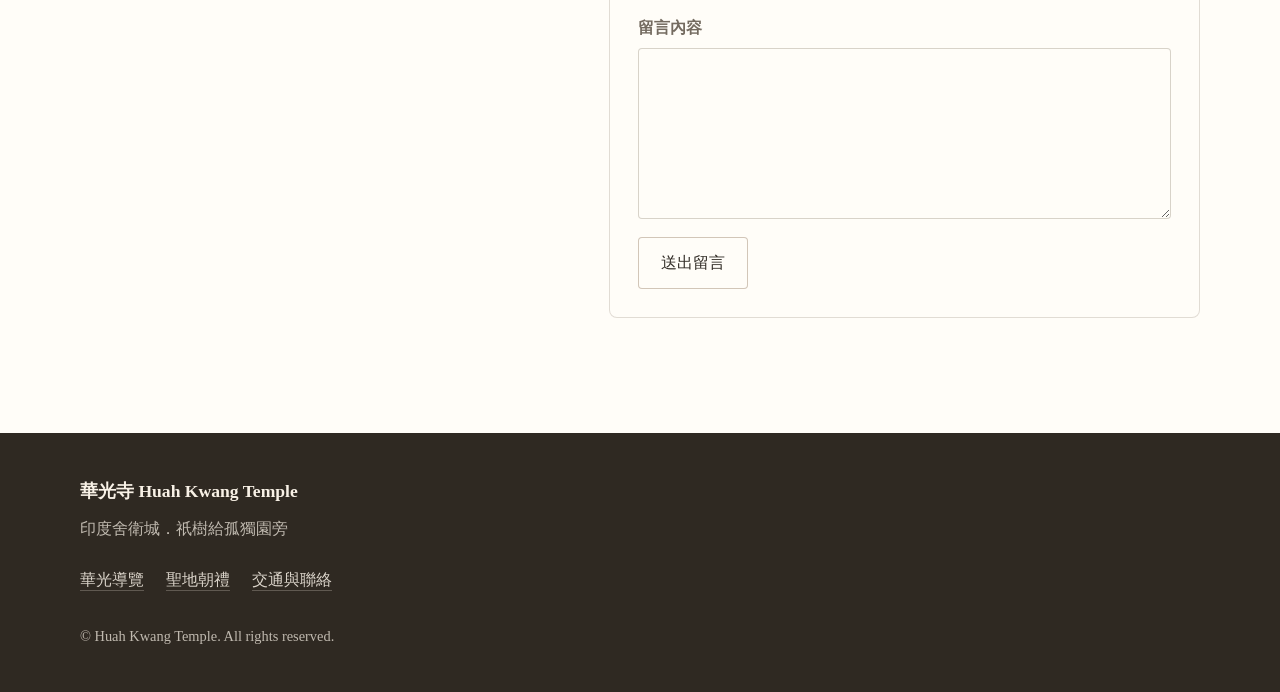
==== commit dc0063ad: "Promote hero rotator variant to homepage" ====
--- a/index.html
+++ b/index.html
@@ -9,6 +9,46 @@
     >
     <title>華光寺 Huah Kwang Temple｜印度舍衛城佛教道場</title>
     <link rel="stylesheet" href="assets/css/style.css">
+    <style>
+      .hero-photo-rotator {
+        overflow: hidden;
+      }
+
+      .hero-photo-rotator .hero-frame {
+        position: relative;
+        width: 100%;
+        aspect-ratio: 4 / 5.42;
+        overflow: hidden;
+        border-radius: 4px;
+        background: var(--color-stone);
+      }
+
+      .hero-photo-rotator .hero-frame img {
+        position: absolute;
+        inset: 0;
+        width: 100%;
+        height: 100%;
+        object-fit: cover;
+        object-position: center;
+        opacity: 0;
+        transition: opacity 3000ms ease;
+      }
+
+      .hero-photo-rotator .hero-frame img.is-active {
+        opacity: 1;
+      }
+
+      .hero-photo-rotator .hero-frame img:first-child {
+        object-position: center;
+        filter: sepia(0.12) saturate(0.88) contrast(0.96);
+      }
+
+      @media (prefers-reduced-motion: reduce) {
+        .hero-photo-rotator .hero-frame img {
+          transition: none;
+        }
+      }
+    </style>
   </head>
   <body>
     <!--
@@ -31,7 +71,6 @@
       </button>
 
       <nav class="site-nav" id="site-nav" aria-label="主要導覽">
-        <a href="#about">關於華光寺</a>
         <a href="#guide">華光導覽</a>
         <a href="#pilgrimage">聖地朝禮</a>
         <a href="#contact">交通與聯絡</a>
@@ -54,27 +93,15 @@
             </div>
           </div>
 
-          <figure class="hero-photo">
-            <img src="assets/images/huahkwang-tower-archive.png" alt="華光寺塔樓黑白舊照">
-            <figcaption>華光寺塔樓舊照</figcaption>
+          <figure class="hero-photo hero-photo-rotator" data-hero-rotator>
+            <div class="hero-frame">
+              <img class="is-active" src="assets/images/hero-rotator/huahkwang-tower-archive.png" alt="華光寺塔樓黑白舊照">
+              <img src="assets/images/hero-rotator/shravasti-01.jpeg" alt="舍衛城聖地照片之一">
+              <img src="assets/images/hero-rotator/shravasti-03.jpeg" alt="舍衛城聖地照片之二">
+              <img src="assets/images/hero-rotator/ananda-bodhi-tree.jpeg" alt="阿難菩提樹">
+              <img src="assets/images/hero-rotator/gandhakuti-distance.jpeg" alt="香室遠照">
+            </div>
           </figure>
-        </div>
-      </section>
-
-      <section class="section intro" id="about" aria-labelledby="about-title">
-        <div class="container intro-layout">
-          <div>
-            <p class="section-kicker">清淨道場</p>
-            <h2 id="about-title">以莊重、低調、安定的方式，介紹華光寺的因緣</h2>
-          </div>
-          <div class="prose">
-            <p>
-              本網站作為華光寺家族網站的入口，整理歷史沿革、現況、願景、印度佛教八大聖地與聯絡資訊。頁面以簡明而克制的方式呈現，避免過度包裝，讓讀者能安靜地理解道場的背景與目前進展。
-            </p>
-            <p>
-              未來若有更多正式資料、照片或參訪資訊，可在同一套視覺語言下逐步補充，使各個獨立頁面仍維持一致的寺院文化網站氣質。
-            </p>
-          </div>
         </div>
       </section>
 
@@ -201,7 +228,6 @@
           <p>印度舍衛城．祇樹給孤獨園旁</p>
         </div>
         <nav aria-label="頁尾導覽">
-          <a href="#about">關於華光寺</a>
           <a href="#guide">華光導覽</a>
           <a href="#pilgrimage">聖地朝禮</a>
           <a href="#contact">交通與聯絡</a>
@@ -211,5 +237,24 @@
     </footer>
 
     <script src="assets/js/script.js"></script>
+    <script>
+      const heroRotator = document.querySelector("[data-hero-rotator]");
+
+      if (heroRotator && !window.matchMedia("(prefers-reduced-motion: reduce)").matches) {
+        const slides = Array.from(heroRotator.querySelectorAll(".hero-frame img"));
+        let activeSlide = 0;
+        const fadeDuration = 3000;
+        const holdDuration = 9000;
+
+        const showNextSlide = () => {
+          slides[activeSlide].classList.remove("is-active");
+          activeSlide = (activeSlide + 1) % slides.length;
+          slides[activeSlide].classList.add("is-active");
+          window.setTimeout(showNextSlide, fadeDuration + holdDuration);
+        };
+
+        window.setTimeout(showNextSlide, fadeDuration + holdDuration);
+      }
+    </script>
   </body>
 </html>
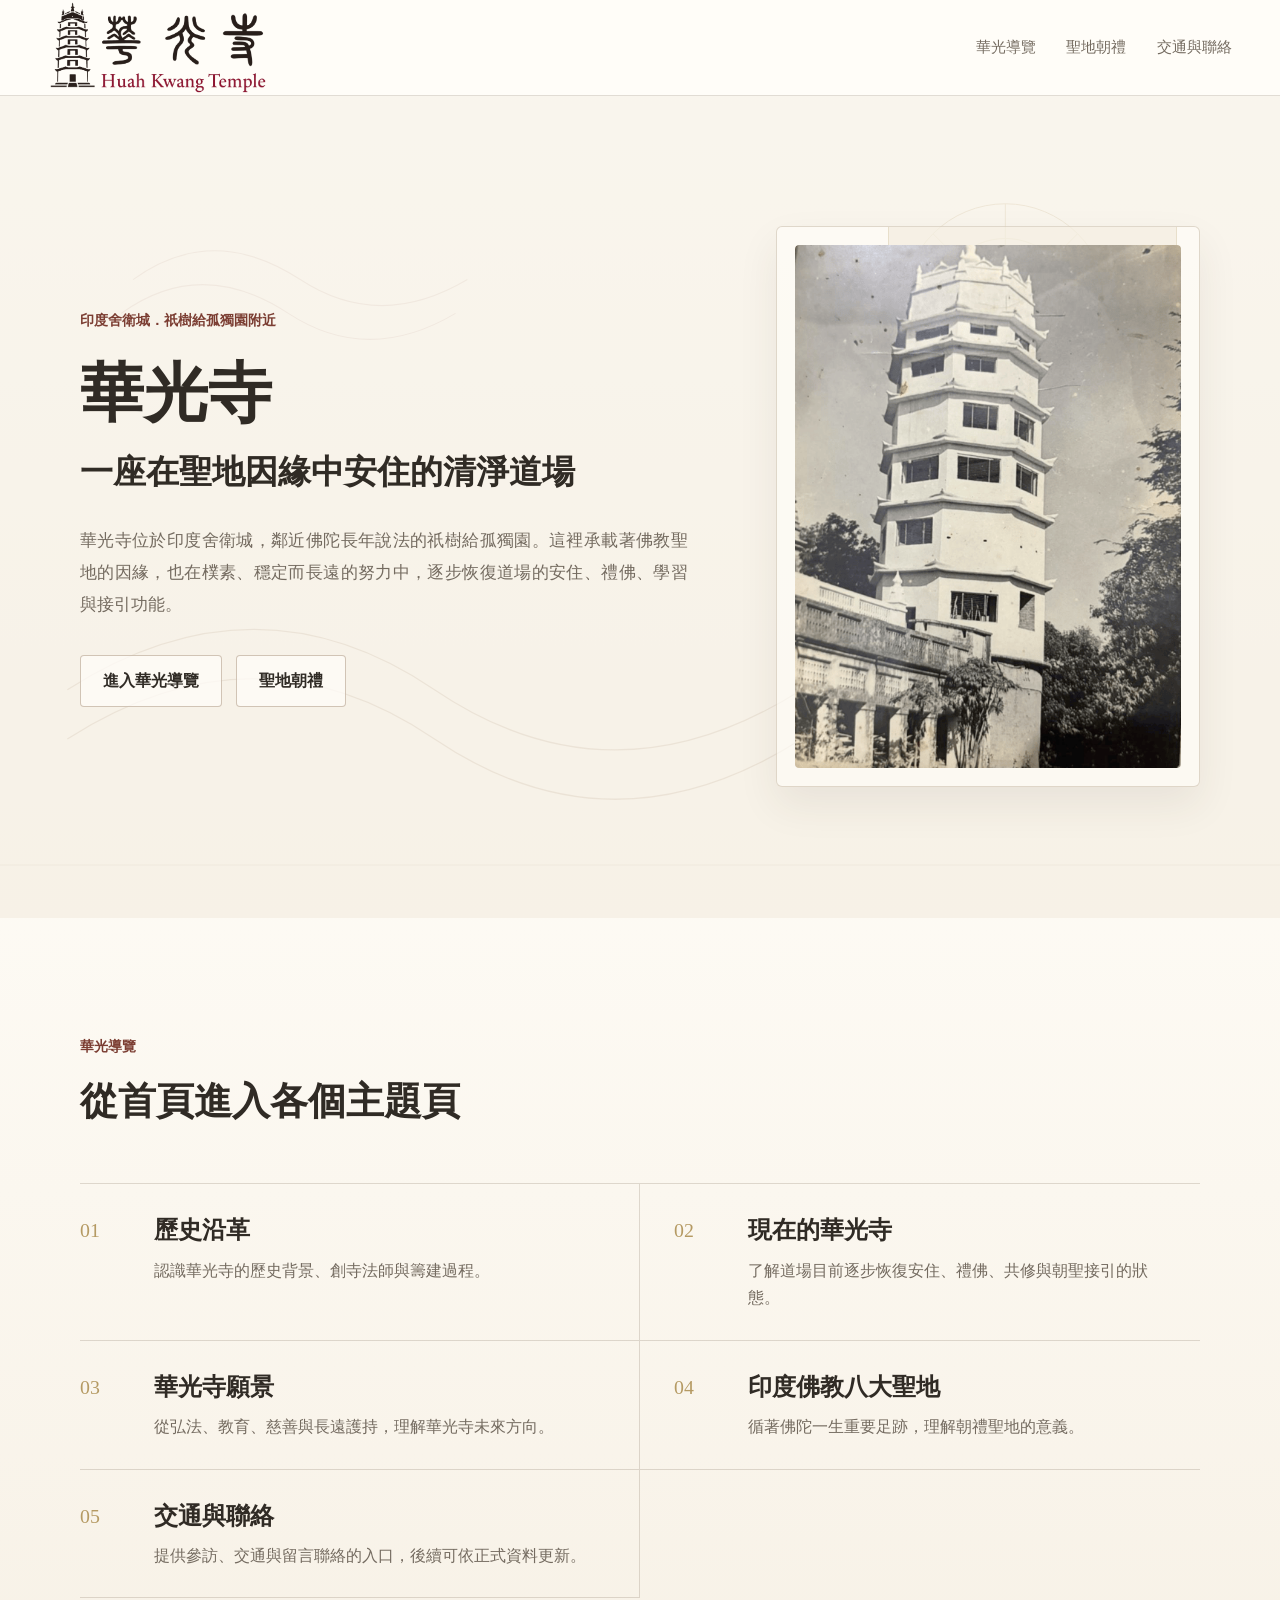
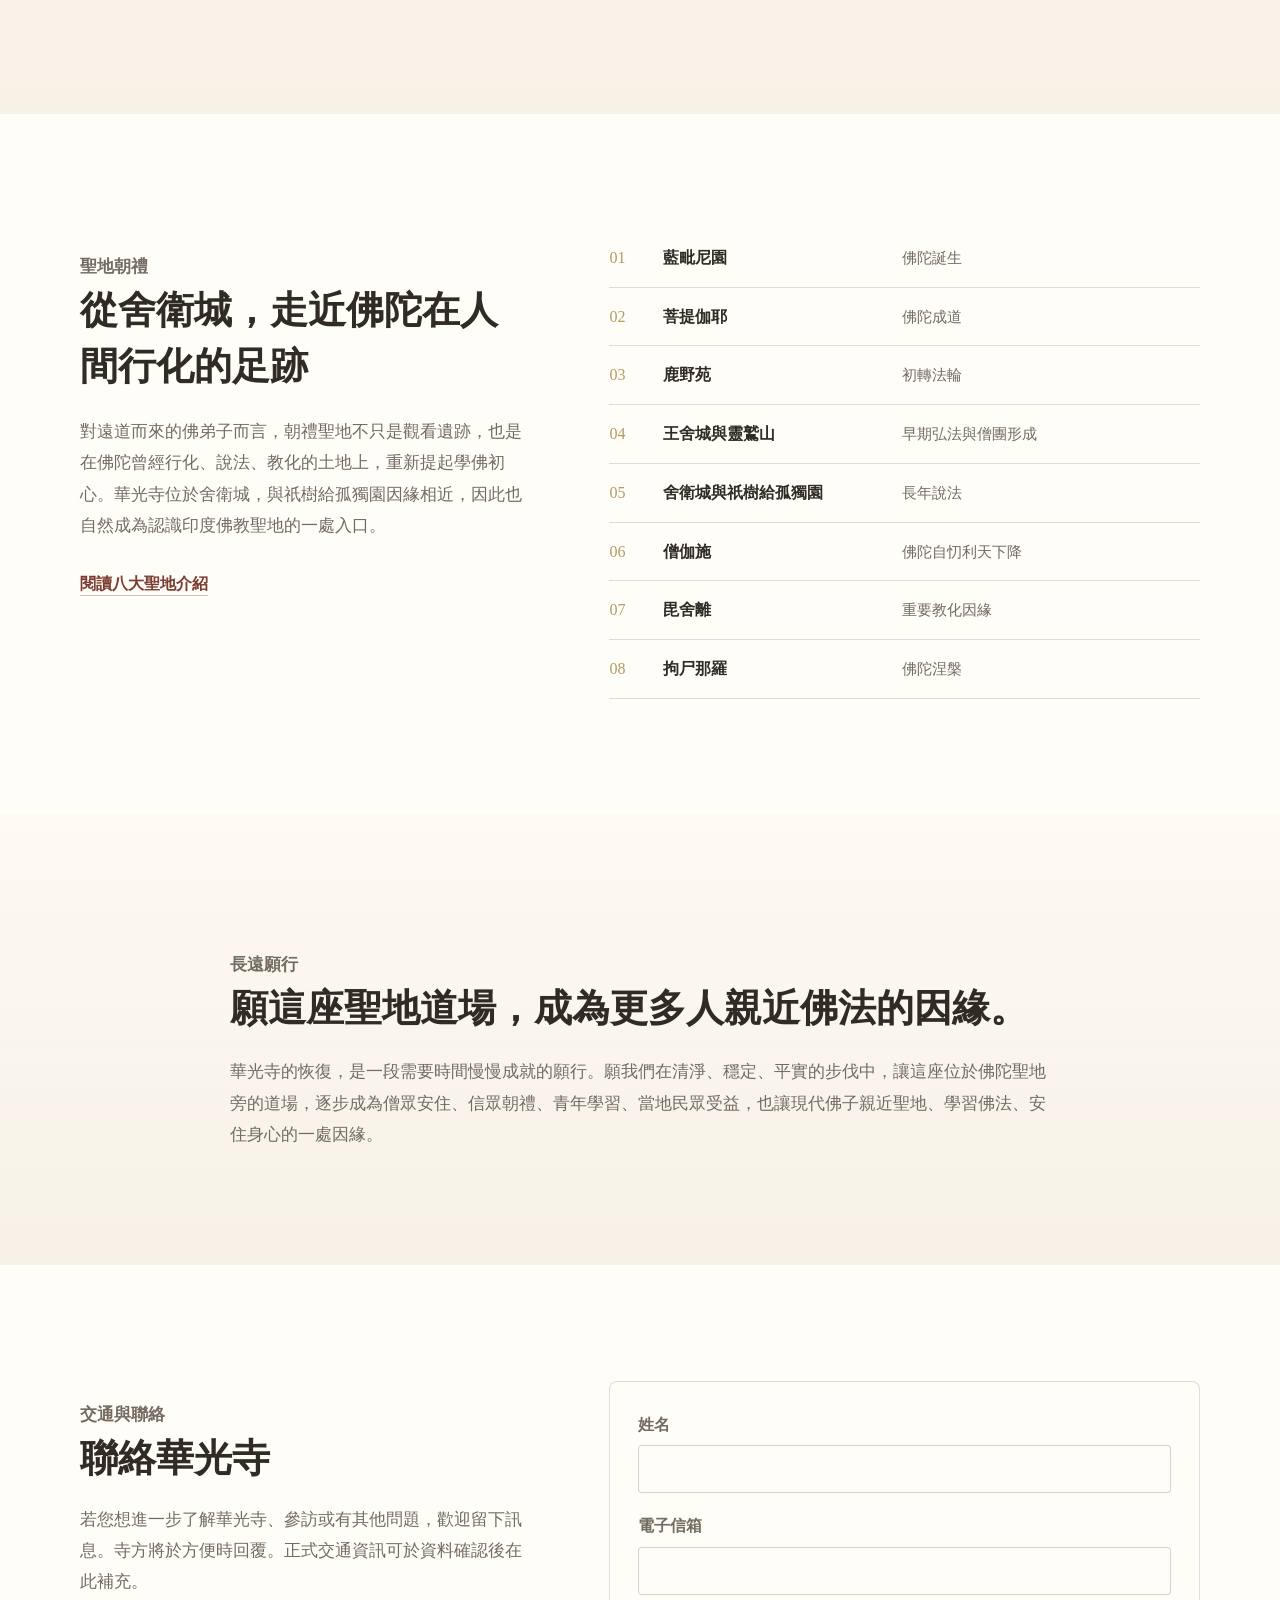
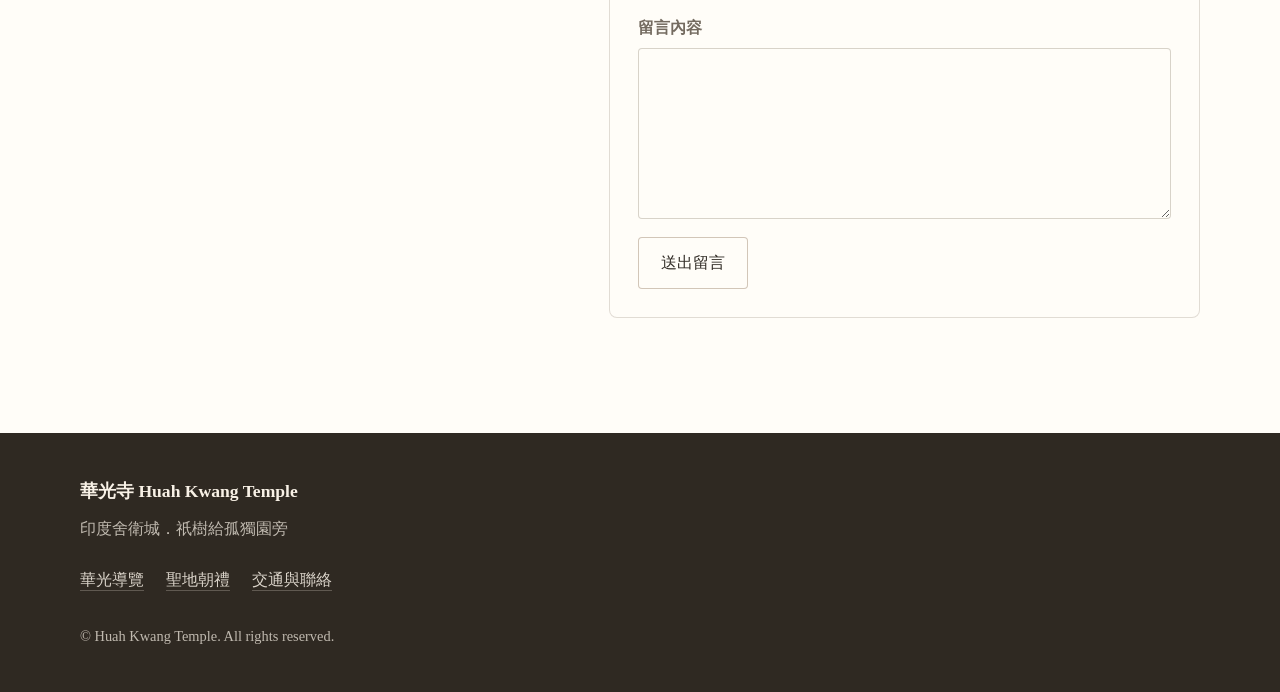
==== commit 55cf9dde: "Remove English name from hero copy" ====
--- a/index.html
+++ b/index.html
@@ -85,7 +85,7 @@
             <p class="eyebrow">印度舍衛城．祇樹給孤獨園附近</p>
             <h1 id="hero-title">華光寺<br><span>一座在聖地因緣中安住的清淨道場</span></h1>
             <p class="hero-text">
-              華光寺 Huah Kwang Temple 位於印度舍衛城，鄰近佛陀長年說法的祇樹給孤獨園。這裡承載著佛教聖地的因緣，也在樸素、穩定而長遠的努力中，逐步恢復道場的安住、禮佛、學習與接引功能。
+              華光寺位於印度舍衛城，鄰近佛陀長年說法的祇樹給孤獨園。這裡承載著佛教聖地的因緣，也在樸素、穩定而長遠的努力中，逐步恢復道場的安住、禮佛、學習與接引功能。
             </p>
             <div class="hero-actions" aria-label="主要入口">
               <a class="button button-primary" href="#guide">進入華光導覽</a>
